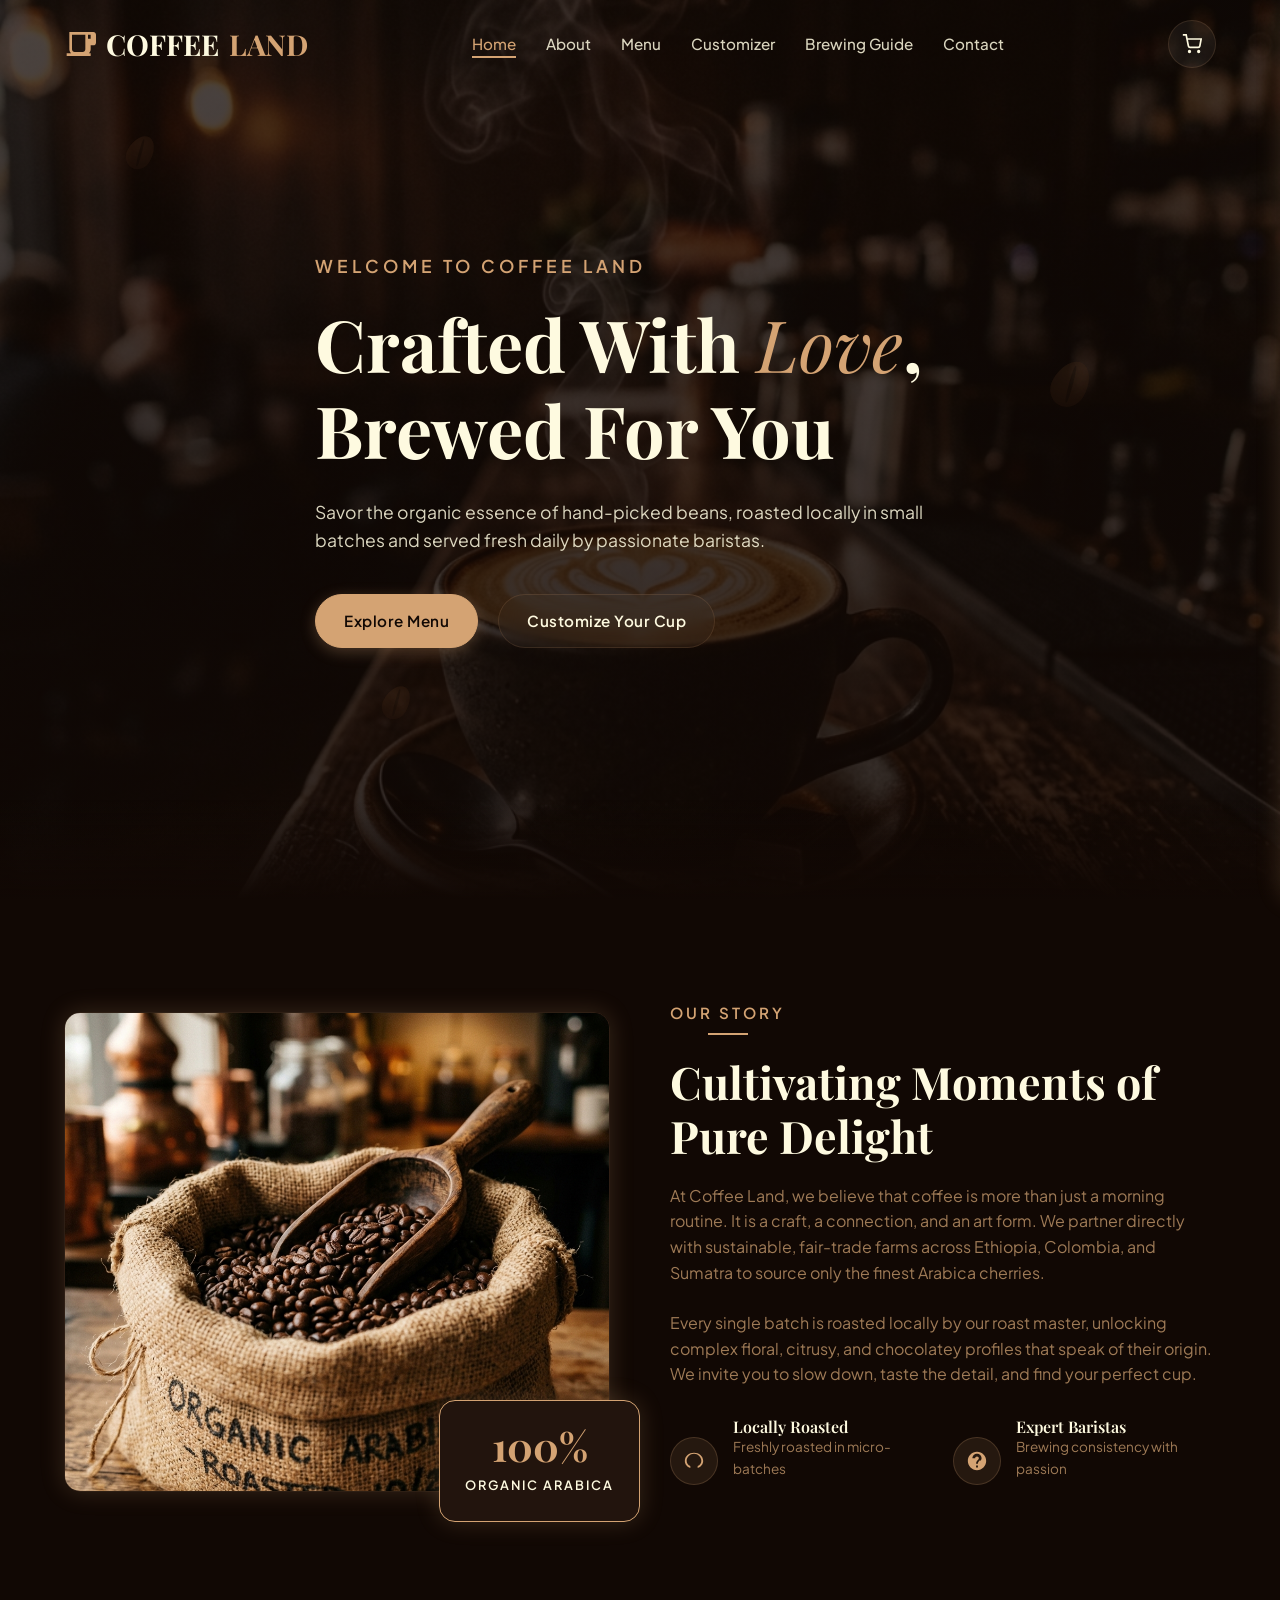
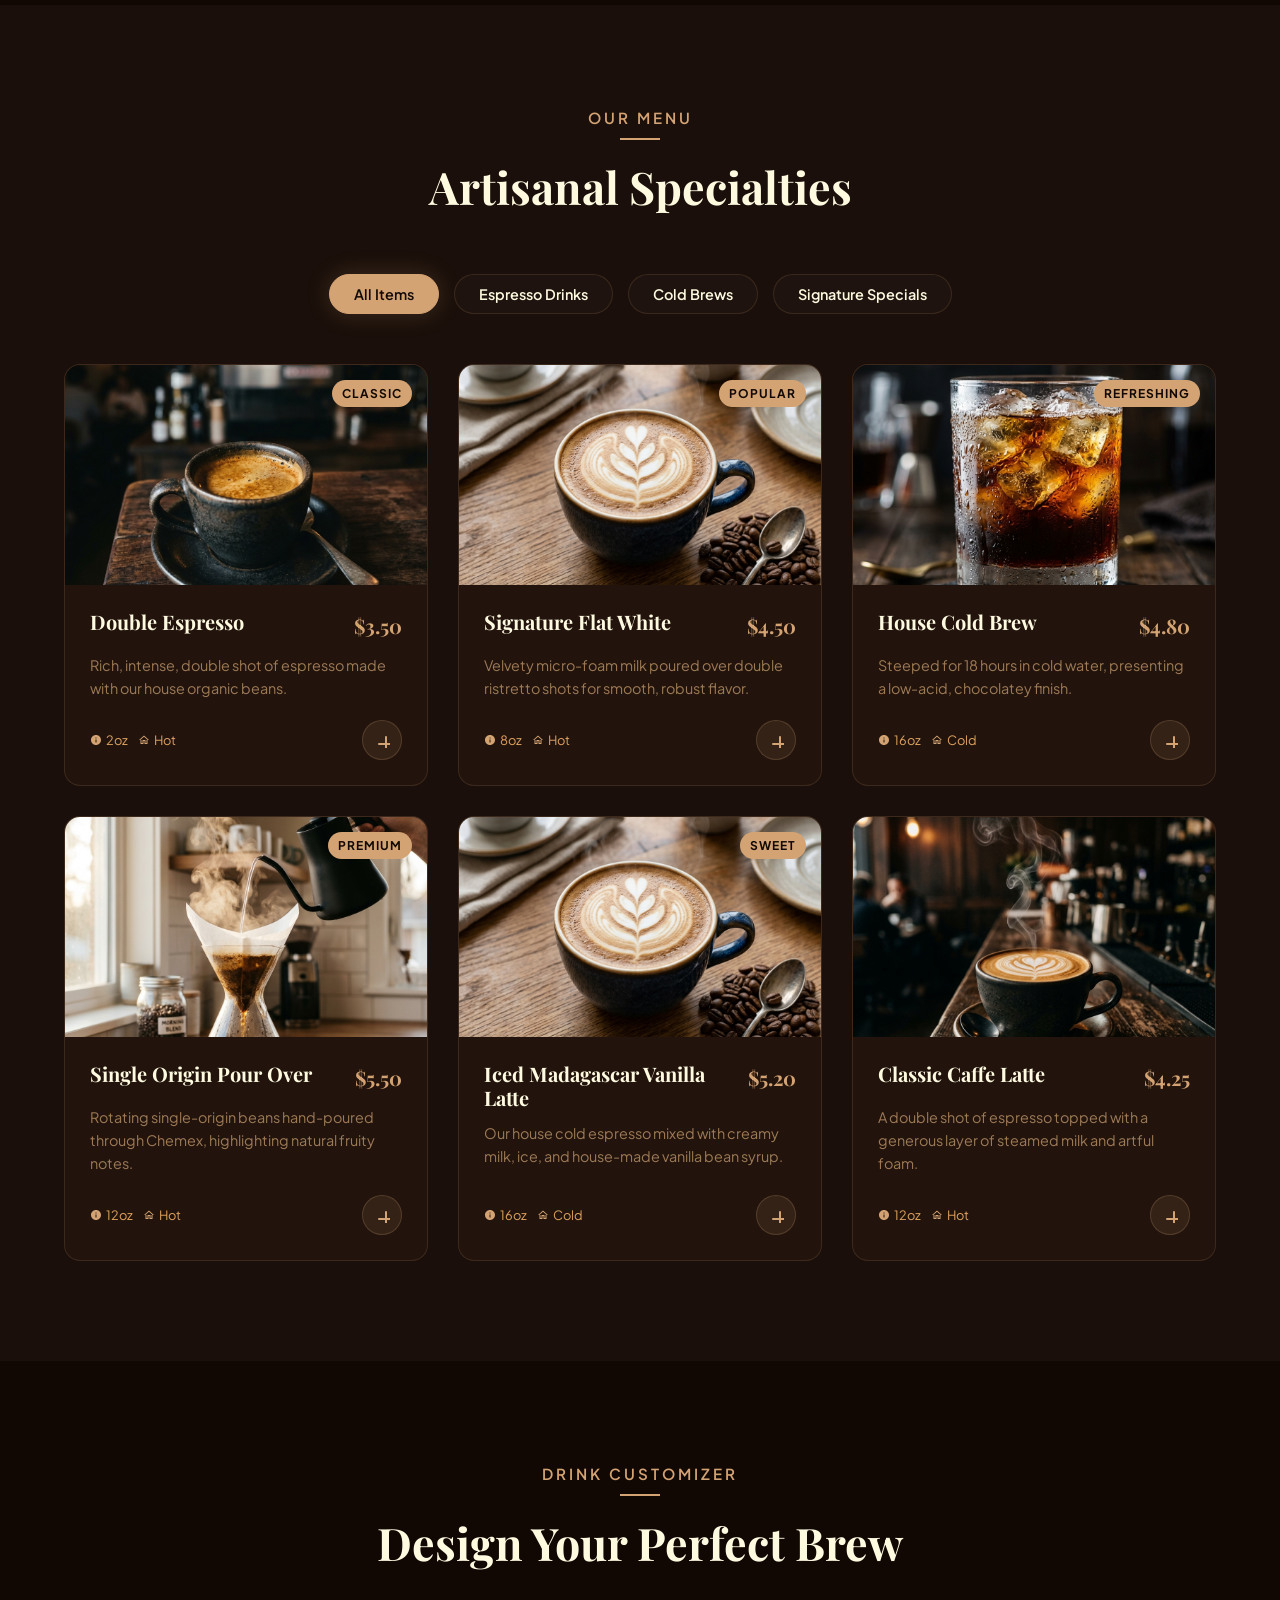
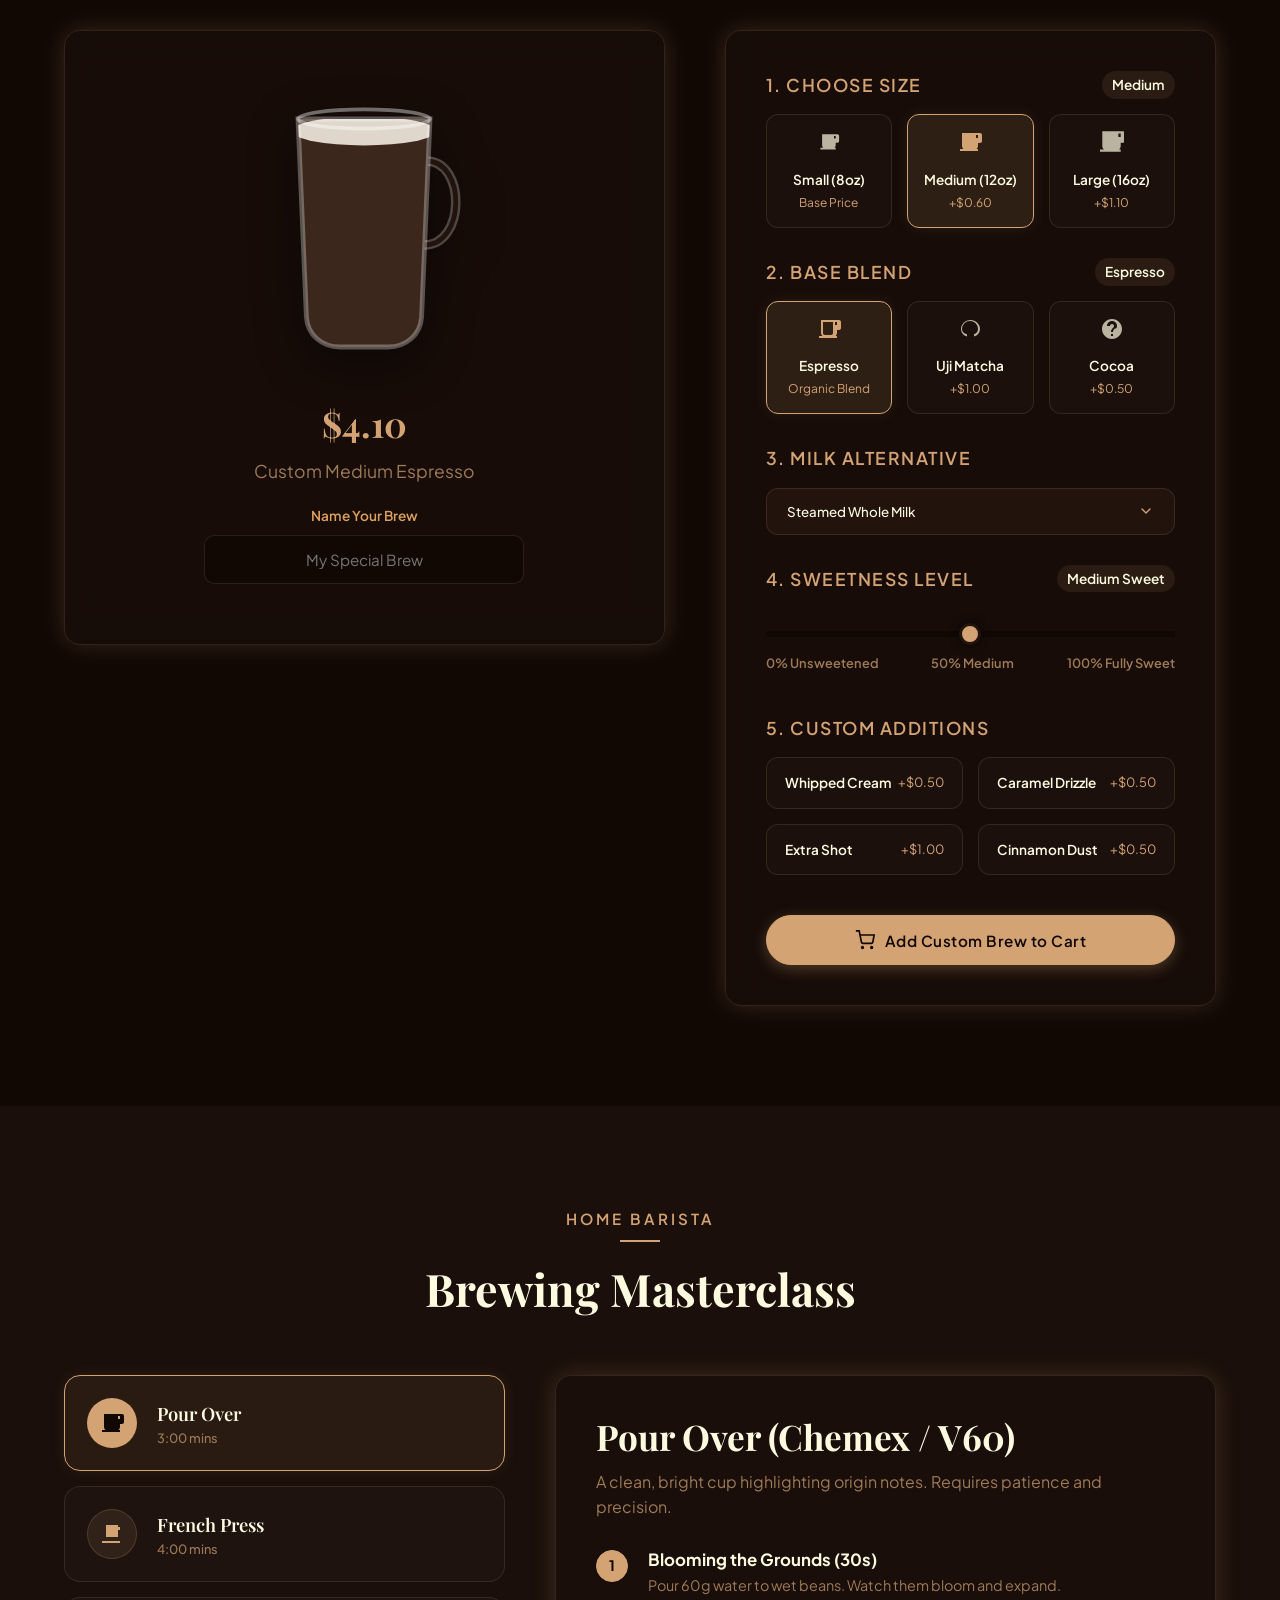
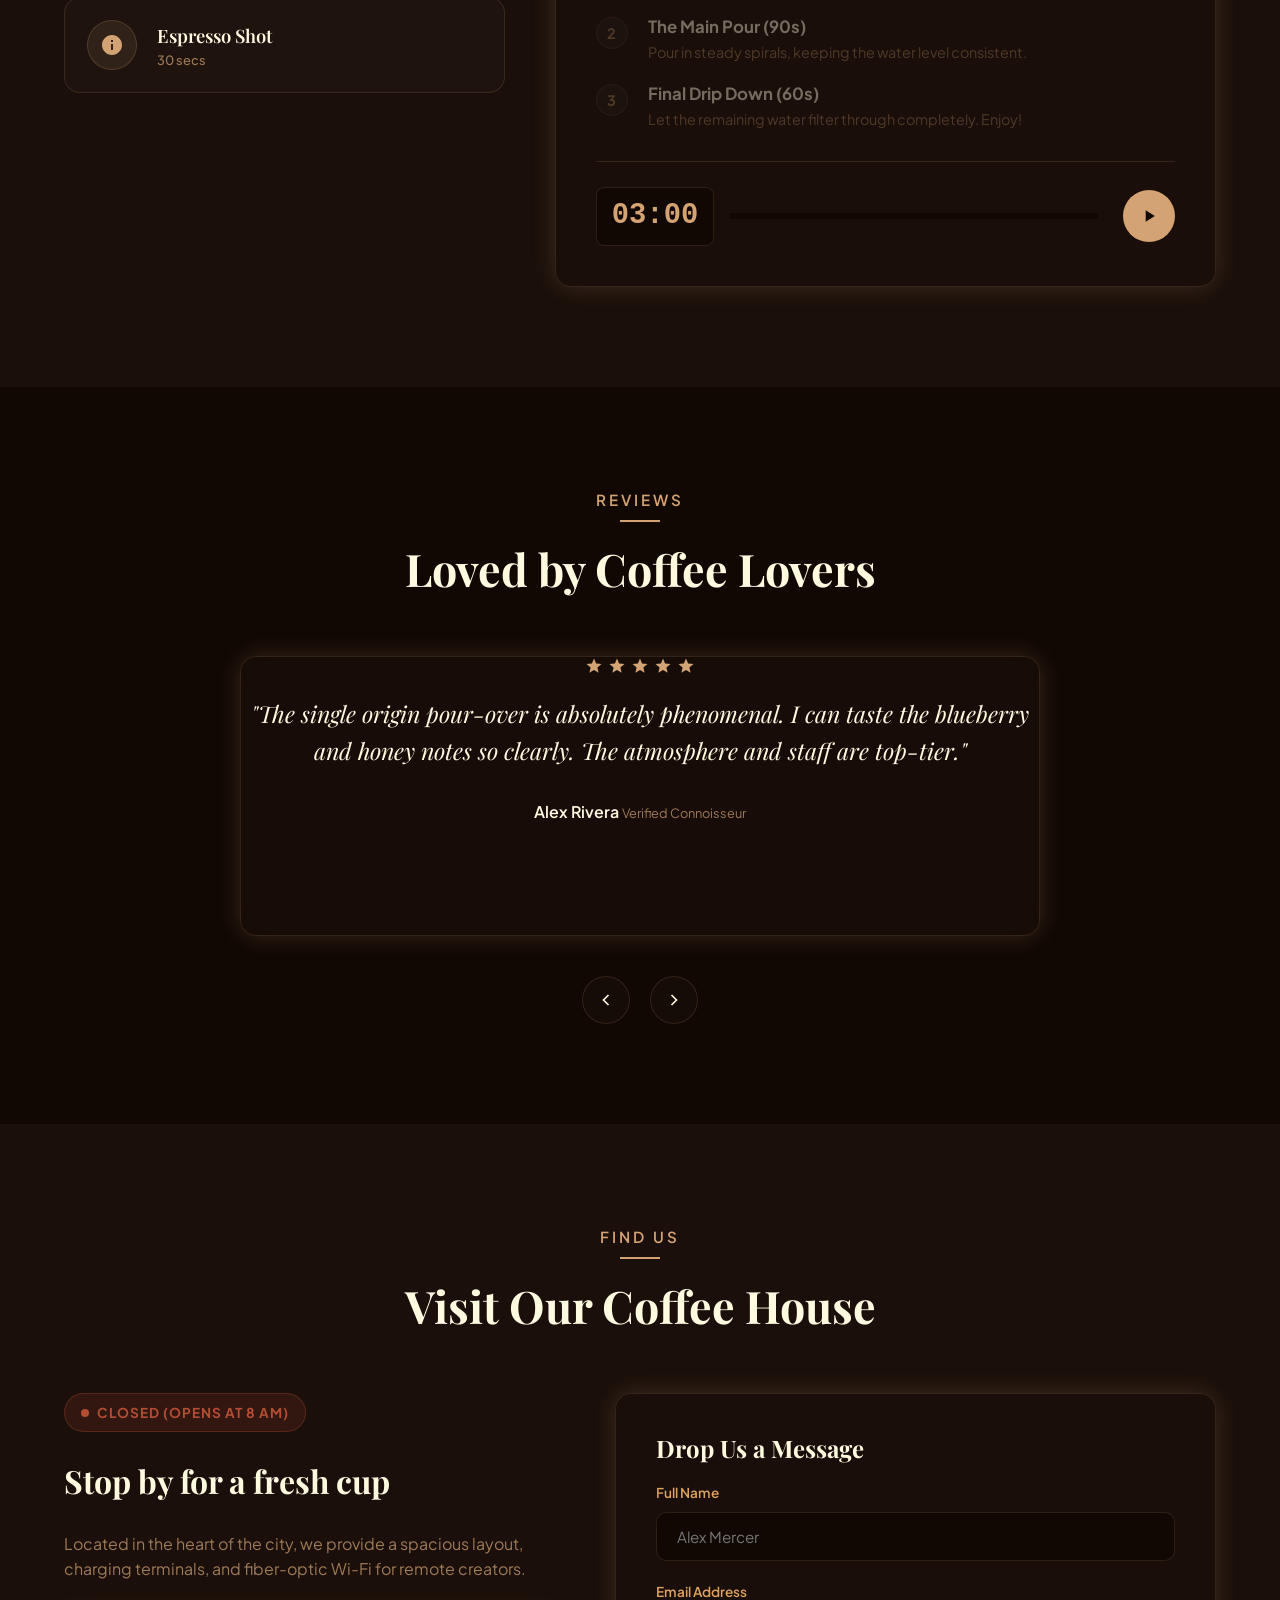
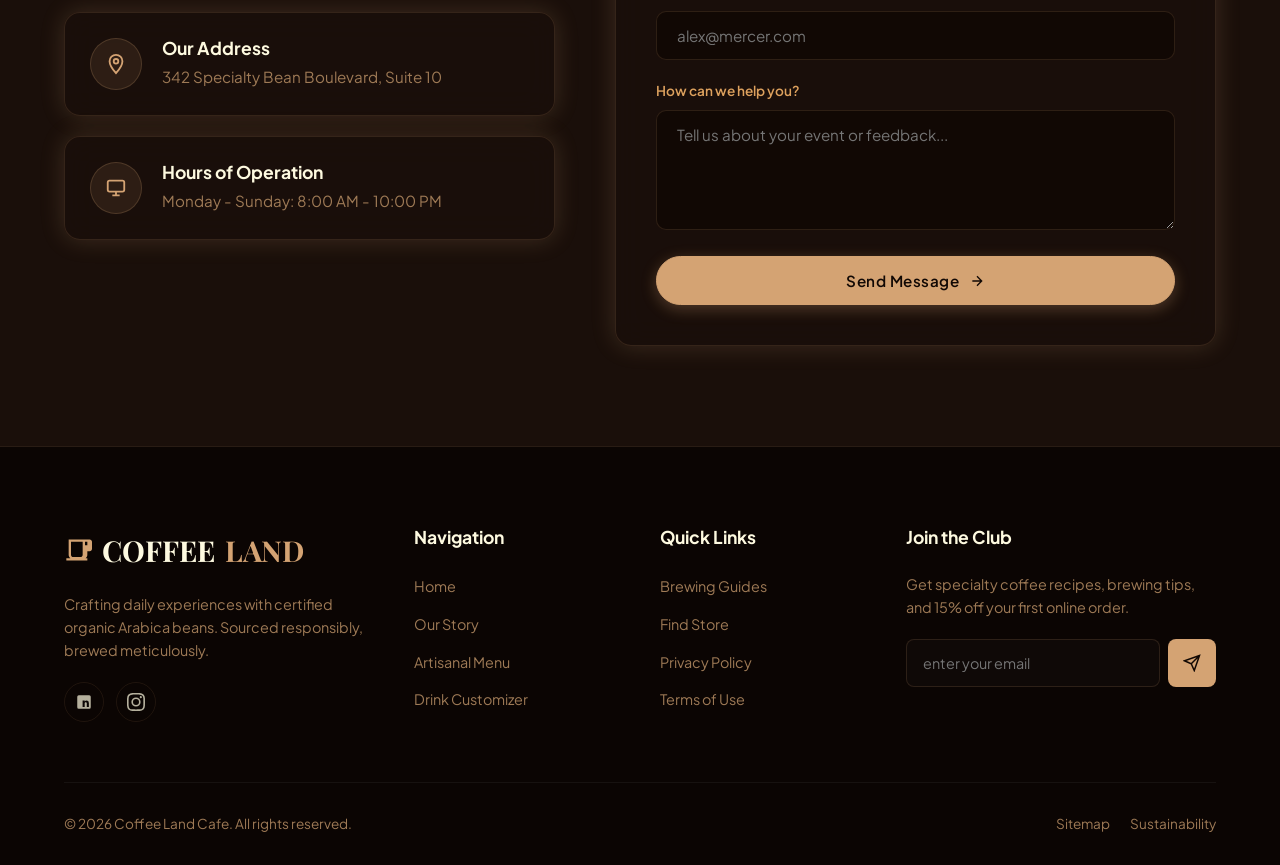
==== index.html @ 2baa961e "first commit" ====
<!DOCTYPE html>
<html lang="en">
<head>
  <meta charset="UTF-8">
  <meta name="viewport" content="width=device-width, initial-scale=1.0">
  <title>Coffee Land | Specialty Brews & Premium Cafe Experience</title>
  <meta name="description" content="Experience premium hand-picked beans, customizable specialty drinks, and artisanal brewing at Coffee Land. Order online for pickup or delivery.">
  <link rel="stylesheet" href="style.css">
</head>
<body>

  <!-- Sticky Frosted Header -->
  <header>
    <div class="container nav-container">
      <a href="#hero" class="logo" id="nav-logo">
        <svg viewBox="0 0 24 24">
          <path d="M2 21h18v-2H2v2zM20 8h-2V5h2v3zm2-5H4v13c0 2.2 1.8 4 4 4h8c2.2 0 4-1.8 4-4v-3h2c1.1 0 2-.9 2-2V5c0-1.1-.9-2-2-2zM6 5h10v11c0 1.1-.9 2-2 2H8c-1.1 0-2-.9-2-2V5z"/>
        </svg>
        COFFEE<span>LAND</span>
      </a>

      <nav aria-label="Main Navigation">
        <ul class="nav-links">
          <li><a href="#hero" class="active">Home</a></li>
          <li><a href="#about">About</a></li>
          <li><a href="#menu">Menu</a></li>
          <li><a href="#customizer">Customizer</a></li>
          <li><a href="#brewing">Brewing Guide</a></li>
          <li><a href="#contact">Contact</a></li>
        </ul>
      </nav>

      <div class="nav-actions">
        <button class="cart-icon-btn" id="open-cart-btn" aria-label="Open Shopping Cart">
          <svg viewBox="0 0 24 24">
            <circle cx="9" cy="21" r="1"/>
            <circle cx="20" cy="21" r="1"/>
            <path d="M1 1h4l2.68 13.39a2 2 0 0 0 2 1.61h9.72a2 2 0 0 0 2-1.61L23 6H6"/>
          </svg>
          <span class="cart-badge" id="cart-badge-count">0</span>
        </button>
        <button class="menu-toggle" id="menu-hamburger" aria-label="Toggle navigation menu">
          <span></span>
          <span></span>
          <span></span>
        </button>
      </div>
    </div>
  </header>

  <!-- Hero Section -->
  <section id="hero" class="hero">
    <div class="container hero-content">
      <span class="hero-tagline">Welcome to Coffee Land</span>
      <h1>Crafted With <span>Love</span>,<br>Brewed For You</h1>
      <p class="hero-desc">Savor the organic essence of hand-picked beans, roasted locally in small batches and served fresh daily by passionate baristas.</p>
      <div class="hero-btns">
        <a href="#menu" class="btn btn-primary">Explore Menu</a>
        <a href="#customizer" class="btn btn-outline">Customize Your Cup</a>
      </div>
    </div>
    
    <!-- Floating Visual Elements -->
    <div class="floating-beans">
      <div class="bean bean-1"></div>
      <div class="bean bean-2"></div>
      <div class="bean bean-3"></div>
    </div>
    
    <div class="hero-shape-overlay"></div>
  </section>

  <!-- About Section -->
  <section id="about" class="section-padding">
    <div class="container">
      <div class="about-grid">
        <div class="about-img-wrapper">
          <img src="assets/images/about_beans.png" alt="Sourcing premium coffee beans" class="about-img">
          <div class="about-badge">
            <span class="number">100%</span>
            <span class="text">Organic Arabica</span>
          </div>
        </div>
        
        <div class="about-content">
          <span class="section-subtitle">Our Story</span>
          <h2 class="section-title">Cultivating Moments of Pure Delight</h2>
          <p style="margin-top: 20px;">At Coffee Land, we believe that coffee is more than just a morning routine. It is a craft, a connection, and an art form. We partner directly with sustainable, fair-trade farms across Ethiopia, Colombia, and Sumatra to source only the finest Arabica cherries.</p>
          <p>Every single batch is roasted locally by our roast master, unlocking complex floral, citrusy, and chocolatey profiles that speak of their origin. We invite you to slow down, taste the detail, and find your perfect cup.</p>
          
          <div class="about-features">
            <div class="feature-item">
              <div class="feature-icon">
                <svg viewBox="0 0 24 24"><path d="M12 3C6.5 3 2 6.5 2 12c0 3.58 2.5 6.58 6 7.5v-2.13C5.5 16.5 4 14.5 4 12c0-4.41 3.59-8 8-8s8 3.59 8 8c0 2.5-1.5 4.5-4 5.37v2.13c3.5-.92 6-3.92 6-7.5 0-5.5-4.5-9-10-9z"/></svg>
              </div>
              <div>
                <h4 class="feature-title">Locally Roasted</h4>
                <p style="font-size:0.85rem; color:var(--text-muted);">Freshly roasted in micro-batches</p>
              </div>
            </div>
            <div class="feature-item">
              <div class="feature-icon">
                <svg viewBox="0 0 24 24"><path d="M12 2C6.48 2 2 6.48 2 12s4.48 10 10 10 10-4.48 10-10S17.52 2 12 2zm1 17h-2v-2h2v2zm2.07-7.75l-.9.92C13.45 12.9 13 13.5 13 15h-2v-.5c0-1.1.45-2.1 1.17-2.83l1.24-1.26c.37-.36.59-.86.59-1.41 0-1.1-.9-2-2-2s-2 .9-2 2H7c0-2.76 2.24-5 5-5s5 2.24 5 5c0 1.04-.42 1.99-1.07 2.75z"/></svg>
              </div>
              <div>
                <h4 class="feature-title">Expert Baristas</h4>
                <p style="font-size:0.85rem; color:var(--text-muted);">Brewing consistency with passion</p>
              </div>
            </div>
          </div>
        </div>
      </div>
    </div>
  </section>

  <!-- Interactive Menu Section -->
  <section id="menu" class="section-padding" style="background-color: var(--bg-secondary);">
    <div class="container">
      <div class="section-header">
        <span class="section-subtitle">Our Menu</span>
        <h2 class="section-title">Artisanal Specialties</h2>
      </div>
      
      <!-- Interactive Category Tabs -->
      <div class="menu-filters">
        <button class="filter-btn active" data-filter="all">All Items</button>
        <button class="filter-btn" data-filter="espresso">Espresso Drinks</button>
        <button class="filter-btn" data-filter="cold-brews">Cold Brews</button>
        <button class="filter-btn" data-filter="specials">Signature Specials</button>
      </div>

      <!-- Menu Grid (Populated by JS) -->
      <div class="menu-grid">
        <!-- Javascript items injected here -->
      </div>
    </div>
  </section>

  <!-- Interactive Coffee Customizer Section -->
  <section id="customizer" class="section-padding">
    <div class="container">
      <div class="section-header">
        <span class="section-subtitle">Drink Customizer</span>
        <h2 class="section-title">Design Your Perfect Brew</h2>
      </div>

      <div class="customizer-grid">
        <!-- Visual Preview Side -->
        <div class="customizer-visualizer glass-panel">
          <div class="steam-container">
            <span class="steam-line"></span>
            <span class="steam-line"></span>
            <span class="steam-line"></span>
          </div>

          <div class="svg-cup-container">
            <!-- Dynamic Interactive SVG Coffee Cup -->
            <svg class="svg-cup" viewBox="0 0 200 250" xmlns="http://www.w3.org/2000/svg">
              <defs>
                <!-- Liquid clipping mask inside the cup geometry -->
                <clipPath id="cup-clip">
                  <path d="M 45 40 L 52 205 C 53 220, 65 230, 80 230 L 120 230 C 135 230, 147 220, 148 205 L 155 40 Z"/>
                </clipPath>
              </defs>

              <!-- Cup Handle -->
              <path d="M 152 75 C 185 75, 185 145, 150 145" fill="none" stroke="rgba(255, 255, 255, 0.25)" stroke-width="8" stroke-linecap="round" />
              <path d="M 152 75 C 185 75, 185 145, 150 145" fill="none" stroke="var(--bg-card)" stroke-width="4" stroke-linecap="round" />

              <!-- Liquid Contents (Clipped) -->
              <g clip-path="url(#cup-clip)">
                <!-- Base Coffee/Tea Liquid Layer -->
                <rect class="cup-liquid-espresso" x="0" y="40" width="200" height="200" />
                
                <!-- Milk Swirl layer (glowing cream lines when milk is active) -->
                <path class="cup-milk-swirl" d="M 40 180 Q 80 160 120 190 T 160 170" fill="none" stroke="#faedcd" stroke-width="12" opacity="0" style="transition: opacity var(--transition-normal);"/>

                <!-- Foam Layer at top of liquid -->
                <ellipse class="cup-foam" cx="100" cy="50" rx="60" ry="12" />

                <!-- Caramel Drizzle Squiggles -->
                <path class="cup-caramel" d="M 55 46 Q 70 38 85 46 T 115 46 T 145 46" />
              </g>

              <!-- Whipped Cream Layer (Sits on top of the cup) -->
              <path class="cup-cream" d="M 50 42 C 45 35, 60 20, 75 25 C 90 10, 110 10, 125 25 C 140 20, 155 35, 150 42 Z" />

              <!-- Cup Outer Glass Outline -->
              <path class="cup-body" d="M 45 40 L 52 205 C 53 220, 65 230, 80 230 L 120 230 C 135 230, 147 220, 148 205 L 155 40 Z" fill="none" />
              
              <!-- Glass Rim Highlight -->
              <ellipse cx="100" cy="40" rx="55" ry="8" fill="none" stroke="rgba(255, 255, 255, 0.4)" stroke-width="3" />
            </svg>
          </div>

          <div class="visual-price" id="custom-price">$4.10</div>
          <div class="visual-name" id="custom-name-preview">Custom Medium Espresso</div>

          <div class="form-group" style="width: 100%; max-width: 320px;">
            <label for="customizer-name" class="form-label" style="text-align: center;">Name Your Brew</label>
            <input type="text" id="customizer-name" class="form-input" style="text-align: center;" placeholder="My Special Brew" data-user-edited="false">
          </div>
        </div>

        <!-- Options Side -->
        <div class="customizer-options glass-panel">
          
          <!-- Size Selector -->
          <div class="option-group">
            <span class="option-group-title">
              1. Choose Size <span class="selected-val" id="size-selected-text">Medium</span>
            </span>
            <div class="radio-cards">
              <label class="radio-card">
                <input type="radio" name="cust-size" value="small">
                <div class="radio-card-content">
                  <svg viewBox="0 0 24 24"><path d="M2 21h18v-2H2v2zM20 8h-2V5h2v3zm2-5H4v13c0 2.2 1.8 4 4 4h8c2.2 0 4-1.8 4-4v-3h2c1.1 0 2-.9 2-2V5c0-1.1-.9-2-2-2Z" transform="scale(0.85) translate(2, 2)" /></svg>
                  <span class="radio-card-title">Small (8oz)</span>
                  <span class="radio-card-extra">Base Price</span>
                </div>
              </label>
              <label class="radio-card">
                <input type="radio" name="cust-size" value="medium" checked>
                <div class="radio-card-content">
                  <svg viewBox="0 0 24 24"><path d="M2 21h18v-2H2v2zM20 8h-2V5h2v3zm2-5H4v13c0 2.2 1.8 4 4 4h8c2.2 0 4-1.8 4-4v-3h2c1.1 0 2-.9 2-2V5c0-1.1-.9-2-2-2Z" /></svg>
                  <span class="radio-card-title">Medium (12oz)</span>
                  <span class="radio-card-extra">+$0.60</span>
                </div>
              </label>
              <label class="radio-card">
                <input type="radio" name="cust-size" value="large">
                <div class="radio-card-content">
                  <svg viewBox="0 0 24 24"><path d="M2 21h18v-2H2v2zM20 8h-2V5h2v3zm2-5H4v13c0 2.2 1.8 4 4 4h8c2.2 0 4-1.8 4-4v-3h2c1.1 0 2-.9 2-2V5c0-1.1-.9-2-2-2Z" transform="scale(1.15) translate(-2, -2)" /></svg>
                  <span class="radio-card-title">Large (16oz)</span>
                  <span class="radio-card-extra">+$1.10</span>
                </div>
              </label>
            </div>
          </div>

          <!-- Base Drink Selection -->
          <div class="option-group">
            <span class="option-group-title">
              2. Base Blend <span class="selected-val" id="base-selected-text">Espresso</span>
            </span>
            <div class="radio-cards">
              <label class="radio-card">
                <input type="radio" name="cust-base" value="espresso" checked>
                <div class="radio-card-content">
                  <svg viewBox="0 0 24 24"><path d="M2 21h18v-2H2v2zM20 8h-2V5h2v3zm2-5H4v13c0 2.2 1.8 4 4 4h8c2.2 0 4-1.8 4-4v-3h2c1.1 0 2-.9 2-2V5c0-1.1-.9-2-2-2zM6 5h10v11c0 1.1-.9 2-2 2H8c-1.1 0-2-.9-2-2V5z"/></svg>
                  <span class="radio-card-title">Espresso</span>
                  <span class="radio-card-extra">Organic Blend</span>
                </div>
              </label>
              <label class="radio-card">
                <input type="radio" name="cust-base" value="matcha">
                <div class="radio-card-content">
                  <svg viewBox="0 0 24 24"><path d="M12 3a9 9 0 0 0-9 9c0 3.58 2.5 6.58 6 7.5v-2.13C5.5 16.5 4 14.5 4 12a8 8 0 1 1 16 0c0 2.5-1.5 4.5-4 5.37v2.13c3.5-.92 6-3.92 6-7.5a9 9 0 0 0-9-9z"/></svg>
                  <span class="radio-card-title">Uji Matcha</span>
                  <span class="radio-card-extra">+$1.00</span>
                </div>
              </label>
              <label class="radio-card">
                <input type="radio" name="cust-base" value="cocoa">
                <div class="radio-card-content">
                  <svg viewBox="0 0 24 24"><path d="M12 2C6.48 2 2 6.48 2 12s4.48 10 10 10 10-4.48 10-10S17.52 2 12 2zm1 17h-2v-2h2v2zm2.07-7.75l-.9.92C13.45 12.9 13 13.5 13 15h-2v-.5c0-1.1.45-2.1 1.17-2.83l1.24-1.26c.37-.36.59-.86.59-1.41 0-1.1-.9-2-2-2s-2 .9-2 2H7c0-2.76 2.24-5 5-5s5 2.24 5 5c0 1.04-.42 1.99-1.07 2.75z"/></svg>
                  <span class="radio-card-title">Cocoa</span>
                  <span class="radio-card-extra">+$0.50</span>
                </div>
              </label>
            </div>
          </div>

          <!-- Milk Selection -->
          <div class="option-group">
            <label for="cust-milk" class="option-group-title">3. Milk Alternative</label>
            <select id="cust-milk" class="select-dropdown">
              <option value="none">No Milk (Black / Clear)</option>
              <option value="whole" selected>Steamed Whole Milk</option>
              <option value="oat">Organic Oat Milk (+$0.60)</option>
              <option value="almond">Creamy Almond Milk (+$0.60)</option>
            </select>
          </div>

          <!-- Sweetness Slider -->
          <div class="option-group">
            <span class="option-group-title">
              4. Sweetness Level <span class="selected-val" id="sweet-selected-text">Medium Sweet</span>
            </span>
            <div class="slider-container">
              <input type="range" id="cust-sweetness" min="0" max="100" step="50" value="50" class="range-slider">
              <div class="slider-labels">
                <span>0% Unsweetened</span>
                <span>50% Medium</span>
                <span>100% Fully Sweet</span>
              </div>
            </div>
          </div>

          <!-- Extras / Toppings -->
          <div class="option-group">
            <span class="option-group-title">5. Custom Additions</span>
            <div class="checkbox-grid">
              <label class="checkbox-item">
                <input type="checkbox" value="cream">
                <div class="checkbox-content">
                  <span class="checkbox-label">Whipped Cream</span>
                  <span class="checkbox-price">+$0.50</span>
                </div>
              </label>
              <label class="checkbox-item">
                <input type="checkbox" value="caramel">
                <div class="checkbox-content">
                  <span class="checkbox-label">Caramel Drizzle</span>
                  <span class="checkbox-price">+$0.50</span>
                </div>
              </label>
              <label class="checkbox-item">
                <input type="checkbox" value="extraShot">
                <div class="checkbox-content">
                  <span class="checkbox-label">Extra Shot</span>
                  <span class="checkbox-price">+$1.00</span>
                </div>
              </label>
              <label class="checkbox-item">
                <input type="checkbox" value="cinnamon">
                <div class="checkbox-content">
                  <span class="checkbox-label">Cinnamon Dust</span>
                  <span class="checkbox-price">+$0.50</span>
                </div>
              </label>
            </div>
          </div>

          <button id="add-customizer-btn" class="btn btn-primary add-customizer-btn">
            <svg viewBox="0 0 24 24"><circle cx="9" cy="21" r="1"/><circle cx="20" cy="21" r="1"/><path d="M1 1h4l2.68 13.39a2 2 0 0 0 2 1.61h9.72a2 2 0 0 0 2-1.61L23 6H6"/></svg>
            Add Custom Brew to Cart
          </button>
        </div>
      </div>
    </div>
  </section>

  <!-- Interactive Brewing Guide Section -->
  <section id="brewing" class="section-padding" style="background-color: var(--bg-secondary);">
    <div class="container">
      <div class="section-header">
        <span class="section-subtitle">Home Barista</span>
        <h2 class="section-title">Brewing Masterclass</h2>
      </div>

      <div class="brew-container">
        <!-- Selection Tabs (Vertical list on large viewports) -->
        <div class="brew-tabs">
          <button class="brew-tab-btn active" data-brew="pour_over">
            <div class="brew-icon">
              <svg viewBox="0 0 24 24"><path d="M2 21h18v-2H2v2zM20 8h-2V5h2v3zm2-5H4v13c0 2.2 1.8 4 4 4h8c2.2 0 4-1.8 4-4v-3h2c1.1 0 2-.9 2-2V5c0-1.1-.9-2-2-2z"/></svg>
            </div>
            <div>
              <div class="brew-tab-title">Pour Over</div>
              <div class="brew-tab-time">3:00 mins</div>
            </div>
          </button>
          <button class="brew-tab-btn" data-brew="french_press">
            <div class="brew-icon">
              <svg viewBox="0 0 24 24"><path d="M2 21h18v-2H2v2zm10-18H6v12h6V3zm8 5h-4V5h4v3zm-8-5h6v12h-6V3z"/></svg>
            </div>
            <div>
              <div class="brew-tab-title">French Press</div>
              <div class="brew-tab-time">4:00 mins</div>
            </div>
          </button>
          <button class="brew-tab-btn" data-brew="espresso">
            <div class="brew-icon">
              <svg viewBox="0 0 24 24"><path d="M12 2C6.48 2 2 6.48 2 12s4.48 10 10 10 10-4.48 10-10S17.52 2 12 2zm1 15h-2v-6h2v6zm0-8h-2V7h2v2z"/></svg>
            </div>
            <div>
              <div class="brew-tab-title">Espresso Shot</div>
              <div class="brew-tab-time">30 secs</div>
            </div>
          </button>
        </div>

        <!-- Detail & Dynamic Simulation display -->
        <div class="brew-display glass-panel">
          <div class="brew-display-header">
            <h3 class="brew-display-title">Pour Over (Chemex / V60)</h3>
            <p class="brew-display-desc">A clean, bright cup highlighting origin notes. Requires patience and precision.</p>
          </div>

          <!-- Chronological Step list -->
          <div class="brew-steps">
            <!-- Dynamic steps render by JS -->
          </div>

          <!-- Brewing Timer Control Widget -->
          <div class="brew-timer-widget">
            <div class="timer-visual">
              <span class="timer-clock">03:00</span>
              <div class="timer-progress-bg">
                <span class="timer-progress-bar"></span>
              </div>
            </div>
            <button class="timer-btn" aria-label="Start Brewing Timer">
              <svg viewBox="0 0 24 24"><path d="M8 5v14l11-7z"/></svg>
            </button>
          </div>
        </div>
      </div>
    </div>
  </section>

  <!-- Testimonials Section -->
  <section id="testimonials" class="section-padding">
    <div class="container">
      <div class="section-header">
        <span class="section-subtitle">Reviews</span>
        <h2 class="section-title">Loved by Coffee Lovers</h2>
      </div>

      <div class="testimonials-slider glass-panel">
        <!-- Slide 1 -->
        <div class="testimonial-slide active">
          <div class="testimonial-rating">
            <!-- Stars SVG -->
            <svg viewBox="0 0 24 24"><path d="M12 17.27L18.18 21l-1.64-7.03L22 9.24l-7.19-.61L12 2 9.19 8.63 2 9.24l5.46 4.73L5.82 21z"/></svg>
            <svg viewBox="0 0 24 24"><path d="M12 17.27L18.18 21l-1.64-7.03L22 9.24l-7.19-.61L12 2 9.19 8.63 2 9.24l5.46 4.73L5.82 21z"/></svg>
            <svg viewBox="0 0 24 24"><path d="M12 17.27L18.18 21l-1.64-7.03L22 9.24l-7.19-.61L12 2 9.19 8.63 2 9.24l5.46 4.73L5.82 21z"/></svg>
            <svg viewBox="0 0 24 24"><path d="M12 17.27L18.18 21l-1.64-7.03L22 9.24l-7.19-.61L12 2 9.19 8.63 2 9.24l5.46 4.73L5.82 21z"/></svg>
            <svg viewBox="0 0 24 24"><path d="M12 17.27L18.18 21l-1.64-7.03L22 9.24l-7.19-.61L12 2 9.19 8.63 2 9.24l5.46 4.73L5.82 21z"/></svg>
          </div>
          <p class="testimonial-quote">"The single origin pour-over is absolutely phenomenal. I can taste the blueberry and honey notes so clearly. The atmosphere and staff are top-tier."</p>
          <div class="testimonial-author">
            <div>
              <span class="testimonial-author-name">Alex Rivera</span>
              <span class="testimonial-author-role">Verified Connoisseur</span>
            </div>
          </div>
        </div>

        <!-- Slide 2 -->
        <div class="testimonial-slide">
          <div class="testimonial-rating">
            <svg viewBox="0 0 24 24"><path d="M12 17.27L18.18 21l-1.64-7.03L22 9.24l-7.19-.61L12 2 9.19 8.63 2 9.24l5.46 4.73L5.82 21z"/></svg>
            <svg viewBox="0 0 24 24"><path d="M12 17.27L18.18 21l-1.64-7.03L22 9.24l-7.19-.61L12 2 9.19 8.63 2 9.24l5.46 4.73L5.82 21z"/></svg>
            <svg viewBox="0 0 24 24"><path d="M12 17.27L18.18 21l-1.64-7.03L22 9.24l-7.19-.61L12 2 9.19 8.63 2 9.24l5.46 4.73L5.82 21z"/></svg>
            <svg viewBox="0 0 24 24"><path d="M12 17.27L18.18 21l-1.64-7.03L22 9.24l-7.19-.61L12 2 9.19 8.63 2 9.24l5.46 4.73L5.82 21z"/></svg>
            <svg viewBox="0 0 24 24"><path d="M12 17.27L18.18 21l-1.64-7.03L22 9.24l-7.19-.61L12 2 9.19 8.63 2 9.24l5.46 4.73L5.82 21z"/></svg>
          </div>
          <p class="testimonial-quote">"The customizer widget is so cool! I designed my own oat milk matcha with extra caramel and it tasted exactly like I imagined. Seamless checkout process too."</p>
          <div class="testimonial-author">
            <div>
              <span class="testimonial-author-name">Sophia Lin</span>
              <span class="testimonial-author-role">Regular Patron</span>
            </div>
          </div>
        </div>
      </div>

      <!-- Arrow Controls -->
      <div class="slider-controls">
        <button class="slider-arrow" id="prev-testimonial" aria-label="Previous Review">
          <svg viewBox="0 0 24 24"><path d="M15 18l-6-6 6-6"/></svg>
        </button>
        <button class="slider-arrow" id="next-testimonial" aria-label="Next Review">
          <svg viewBox="0 0 24 24"><path d="M9 18l6-6-6-6"/></svg>
        </button>
      </div>
    </div>
  </section>

  <!-- Contact & Info Section -->
  <section id="contact" class="section-padding" style="background-color: var(--bg-secondary);">
    <div class="container">
      <div class="section-header">
        <span class="section-subtitle">Find Us</span>
        <h2 class="section-title">Visit Our Coffee House</h2>
      </div>

      <div class="contact-grid">
        <!-- Info Cards -->
        <div class="contact-info">
          <!-- Real-time Hour status indicator -->
          <div class="status-badge open" id="shop-status">
            <span class="status-dot"></span>Checking status...
          </div>
          
          <h3 style="font-size: 2rem;">Stop by for a fresh cup</h3>
          <p style="color:var(--text-muted);">Located in the heart of the city, we provide a spacious layout, charging terminals, and fiber-optic Wi-Fi for remote creators.</p>
          
          <div class="info-cards">
            <div class="info-card glass-panel">
              <div class="info-card-icon">
                <svg viewBox="0 0 24 24"><path d="M12 2C8.13 2 5 5.13 5 9c0 5.25 7 13 7 13s7-7.75 7-13c0-3.87-3.13-7-7-7zm0 9.5c-1.38 0-2.5-1.12-2.5-2.5s1.12-2.5 2.5-2.5 2.5 1.12 2.5 2.5-1.12 2.5-2.5 2.5z"/></svg>
              </div>
              <div class="info-card-detail">
                <h4>Our Address</h4>
                <p>342 Specialty Bean Boulevard, Suite 10</p>
              </div>
            </div>
            
            <div class="info-card glass-panel">
              <div class="info-card-icon">
                <svg viewBox="0 0 24 24"><rect x="3" y="4" width="18" height="12" rx="2"/><path d="M12 20v-4M8 20h8"/></svg>
              </div>
              <div class="info-card-detail">
                <h4>Hours of Operation</h4>
                <p>Monday - Sunday: 8:00 AM - 10:00 PM</p>
              </div>
            </div>
          </div>
        </div>

        <!-- Contact Form -->
        <div class="contact-form-panel glass-panel">
          <h3 style="font-size: 1.5rem; margin-bottom: 20px;">Drop Us a Message</h3>
          <form id="contact-form" novalidate>
            <div class="form-group">
              <label for="contact-name" class="form-label">Full Name</label>
              <input type="text" id="contact-name" class="form-input" required placeholder="Alex Mercer">
            </div>
            <div class="form-group">
              <label for="contact-email" class="form-label">Email Address</label>
              <input type="email" id="contact-email" class="form-input" required placeholder="alex@mercer.com">
            </div>
            <div class="form-group">
              <label for="contact-msg" class="form-label">How can we help you?</label>
              <textarea id="contact-msg" class="form-textarea" required placeholder="Tell us about your event or feedback..."></textarea>
            </div>
            <button type="submit" class="btn btn-primary submit-btn">
              Send Message
              <svg viewBox="0 0 24 24"><path d="M5 12h14M12 5l7 7-7 7"/></svg>
            </button>
            <div class="form-feedback" id="form-feedback"></div>
          </form>
        </div>
      </div>
    </div>
  </section>

  <!-- Footer -->
  <footer>
    <div class="container">
      <div class="footer-grid">
        <div class="footer-brand">
          <a href="#" class="footer-logo">
            <svg viewBox="0 0 24 24"><path d="M2 21h18v-2H2v2zM20 8h-2V5h2v3zm2-5H4v13c0 2.2 1.8 4 4 4h8c2.2 0 4-1.8 4-4v-3h2c1.1 0 2-.9 2-2V5c0-1.1-.9-2-2-2zM6 5h10v11c0 1.1-.9 2-2 2H8c-1.1 0-2-.9-2-2V5z"/></svg>
            COFFEE<span>LAND</span>
          </a>
          <p>Crafting daily experiences with certified organic Arabica beans. Sourced responsibly, brewed meticulously.</p>
          <div class="social-links">
            <a href="#" class="social-link" aria-label="Facebook">
              <svg viewBox="0 0 24 24"><path d="M19 3a2 2 0 0 1 2 2v14a2 2 0 0 1-2 2H5a2 2 0 0 1-2-2V5a2 2 0 0 1 2-2h14m-.5 15.5v-5.3a3.26 3.26 0 0 0-3.26-3.26c-.85 0-1.84.52-2.32 1.3v-1.11h-2.79v8.37h2.79v-4.93c0-.77.62-1.4 1.39-1.4a1.4 1.4 0 0 1 1.4 1.4v4.93h2.79z"/></svg>
            </a>
            <a href="#" class="social-link" aria-label="Instagram">
              <svg viewBox="0 0 24 24"><path d="M12 2.163c3.204 0 3.584.012 4.85.07 3.252.148 4.771 1.691 4.919 4.919.058 1.265.069 1.645.069 4.849 0 3.205-.012 3.584-.069 4.849-.149 3.225-1.664 4.771-4.919 4.919-1.266.058-1.644.07-4.85.07-3.204 0-3.584-.012-4.849-.07-3.26-.149-4.771-1.699-4.919-4.92-.058-1.265-.07-1.644-.07-4.849 0-3.204.013-3.583.07-4.849.149-3.227 1.664-4.771 4.919-4.919 1.266-.057 1.645-.069 4.849-.069zM12 0C8.741 0 8.333.014 7.053.072 2.695.272.273 2.69.073 7.051.014 8.333 0 8.741 0 12c0 3.259.014 3.668.072 4.948.2 4.358 2.618 6.78 6.98 6.98C8.333 23.986 8.741 24 12 24c3.259 0 3.668-.014 4.948-.072 4.354-.2 6.782-2.618 6.979-6.98.059-1.28.073-1.689.073-4.948 0-3.259-.014-3.667-.072-4.947-.196-4.354-2.617-6.78-6.979-6.98C15.668.014 15.259 0 12 0zm0 5.838a6.162 6.162 0 1 0 0 12.324 6.162 6.162 0 0 0 0-12.324zM12 16a4 4 0 1 1 0-8 4 4 0 0 1 0 8zm6.406-11.845a1.44 1.44 0 1 0 0 2.881 1.44 1.44 0 0 0 0-2.881z"/></svg>
            </a>
          </div>
        </div>

        <div class="footer-links-col">
          <h4>Navigation</h4>
          <ul class="footer-links">
            <li><a href="#hero">Home</a></li>
            <li><a href="#about">Our Story</a></li>
            <li><a href="#menu">Artisanal Menu</a></li>
            <li><a href="#customizer">Drink Customizer</a></li>
          </ul>
        </div>

        <div class="footer-links-col">
          <h4>Quick Links</h4>
          <ul class="footer-links">
            <li><a href="#brewing">Brewing Guides</a></li>
            <li><a href="#contact">Find Store</a></li>
            <li><a href="#">Privacy Policy</a></li>
            <li><a href="#">Terms of Use</a></li>
          </ul>
        </div>

        <div class="footer-newsletter">
          <h4>Join the Club</h4>
          <p>Get specialty coffee recipes, brewing tips, and 15% off your first online order.</p>
          <form class="newsletter-form" onsubmit="event.preventDefault(); alert('Subscribed! Check your inbox for your 15% discount code.'); this.reset();">
            <input type="email" class="newsletter-input" required placeholder="enter your email">
            <button type="submit" class="newsletter-btn" aria-label="Subscribe to newsletter">
              <svg viewBox="0 0 24 24"><path d="M22 2L11 13M22 2l-7 20-4-9-9-4 20-7z"/></svg>
            </button>
          </form>
        </div>
      </div>

      <div class="footer-bottom">
        <p>&copy; 2026 Coffee Land Cafe. All rights reserved.</p>
        <div class="footer-bottom-links">
          <a href="#">Sitemap</a>
          <a href="#">Sustainability</a>
        </div>
      </div>
    </div>
  </footer>

  <!-- Sidebar Cart Drawer Overlay & Panel -->
  <div class="drawer-overlay"></div>
  <div class="cart-drawer glass-panel" id="cart-drawer">
    <div class="cart-header">
      <h3>
        <svg viewBox="0 0 24 24">
          <circle cx="9" cy="21" r="1"/><circle cx="20" cy="21" r="1"/>
          <path d="M1 1h4l2.68 13.39a2 2 0 0 0 2 1.61h9.72a2 2 0 0 0 2-1.61L23 6H6"/>
        </svg>
        Shopping Cart
      </h3>
      <button class="cart-close-btn" aria-label="Close Shopping Cart">
        <svg viewBox="0 0 24 24"><path d="M18 6L6 18M6 6l12 12"/></svg>
      </button>
    </div>

    <!-- Scrollable list of cart items -->
    <div class="cart-items">
      <!-- Injected by JS -->
    </div>

    <!-- Summary block and checkout -->
    <div class="cart-footer">
      <div class="cart-summary-line">
        <span>Subtotal</span>
        <span id="cart-subtotal">$0.00</span>
      </div>
      <div class="cart-summary-line">
        <span>Estimated Sales Tax (8%)</span>
        <span id="cart-tax">$0.00</span>
      </div>
      <div class="cart-summary-line total">
        <span>Total Amount</span>
        <span id="cart-total">$0.00</span>
      </div>
      <button class="btn btn-primary checkout-btn">Proceed to Checkout</button>
    </div>
  </div>

  <!-- Checkout Modal Dialog -->
  <div class="modal-overlay" id="checkout-modal">
    <div class="modal-dialog glass-panel">
      <button class="modal-close-btn" aria-label="Close checkout modal">
        <svg viewBox="0 0 24 24"><path d="M18 6L6 18M6 6l12 12"/></svg>
      </button>
      <h3 class="modal-title">Checkout Order</h3>
      <p class="modal-desc">Review your checkout details and complete pickup/delivery setup.</p>

      <div class="checkout-method-tabs">
        <button class="checkout-method-tab active" id="tab-pickup">Store Pickup</button>
        <button class="checkout-method-tab" id="tab-delivery">Home Delivery</button>
      </div>

      <form id="checkout-form">
        <div class="form-group">
          <label for="checkout-name" class="form-label">Full Name</label>
          <input type="text" id="checkout-name" class="form-input" required placeholder="Alex Mercer">
        </div>
        <div class="form-group">
          <label for="checkout-email" class="form-label">Email</label>
          <input type="email" id="checkout-email" class="form-input" required placeholder="alex@mercer.com">
        </div>
        <div class="form-group">
          <label for="checkout-phone" class="form-label">Phone Number</label>
          <input type="tel" id="checkout-phone" class="form-input" required placeholder="(555) 019-2834">
        </div>
        <div class="form-group" id="address-group" style="display: none;">
          <label for="checkout-address" class="form-label">Delivery Address</label>
          <input type="text" id="checkout-address" class="form-input" placeholder="123 Espresso Way, Apt 4B">
        </div>

        <div class="receipt-card" style="margin-bottom: 25px;">
          <h4 style="font-family: var(--font-body); font-size:0.95rem; margin-bottom: 15px; color: var(--accent-primary);">Order Summary</h4>
          <div id="checkout-items-summary">
            <!-- summary lists by JS -->
          </div>
          <div class="receipt-row total">
            <span>Total to Pay:</span>
            <span id="checkout-total">$0.00</span>
          </div>
        </div>

        <button type="submit" class="btn btn-primary" style="width: 100%;">Place Order & Pay</button>
      </form>
    </div>
  </div>

  <!-- Success Confirmation Modal -->
  <div class="modal-overlay" id="success-modal">
    <div class="modal-dialog glass-panel" style="text-align: center;">
      <button class="modal-close-btn" aria-label="Close success modal">
        <svg viewBox="0 0 24 24"><path d="M18 6L6 18M6 6l12 12"/></svg>
      </button>
      
      <div class="success-checkmark">
        <svg viewBox="0 0 24 24"><path d="M9 16.17L4.83 12l-1.42 1.41L9 19 21 7l-1.41-1.41z"/></svg>
      </div>

      <h3 class="modal-title">Order Confirmed!</h3>
      <p class="modal-desc" style="margin-bottom: 10px;">Your transaction was successful. We have received your order details.</p>
      
      <div id="success-receipt">
        <!-- Receipt details injected by JS -->
      </div>

      <p style="font-size:0.8rem; color: var(--text-muted); margin: 20px 0 10px;">A digital copy of this receipt has been emailed to you.</p>
      
      <button id="confirm-btn" class="btn btn-primary" style="width: 100%;">Return to Home</button>
    </div>
  </div>

  <script src="app.js"></script>
</body>
</html>
---- style.css ----
@import url('https://fonts.googleapis.com/css2?family=Playfair+Display:ital,wght@0,400..900;1,400..900&family=Plus+Jakarta+Sans:ital,wght@0,200..800;1,200..800&display=swap');

:root {
  --bg-primary: #110804;
  --bg-secondary: #1a0f0a;
  --bg-card: #22140d;
  --accent-primary: #d4a373;
  --accent-hover: #bfa07e;
  --accent-light: #faedcd;
  --text-primary: #fefae0;
  --text-secondary: #dda15e;
  --text-muted: #9e7a56;
  --success: #5c8f74;
  --error: #b54d35;
  --glass-bg: rgba(26, 15, 10, 0.7);
  --glass-border: rgba(212, 163, 115, 0.15);
  --glass-glow: rgba(212, 163, 115, 0.05);
  --font-heading: 'Playfair Display', Georgia, serif;
  --font-body: 'Plus Jakarta Sans', system-ui, -apple-system, sans-serif;
  --transition-fast: 0.2s cubic-bezier(0.4, 0, 0.2, 1);
  --transition-normal: 0.35s cubic-bezier(0.4, 0, 0.2, 1);
  --transition-slow: 0.6s cubic-bezier(0.4, 0, 0.2, 1);
  --shadow-glow: 0 0 25px rgba(212, 163, 115, 0.2);
  --border-radius: 16px;
}

/* Base Styles & Custom Scrollbar */
*, *::before, *::after {
  box-sizing: border-box;
  margin: 0;
  padding: 0;
}

html {
  scroll-behavior: smooth;
  scrollbar-width: thin;
  scrollbar-color: var(--accent-primary) var(--bg-primary);
}

body {
  font-family: var(--font-body);
  background-color: var(--bg-primary);
  color: var(--text-primary);
  line-height: 1.6;
  overflow-x: hidden;
}

::-webkit-scrollbar {
  width: 8px;
}
::-webkit-scrollbar-track {
  background: var(--bg-primary);
}
::-webkit-scrollbar-thumb {
  background: var(--accent-primary);
  border-radius: 10px;
}
::-webkit-scrollbar-thumb:hover {
  background: var(--accent-hover);
}

h1, h2, h3, h4, h5, h6 {
  font-family: var(--font-heading);
  font-weight: 700;
  line-height: 1.2;
}

a {
  color: inherit;
  text-decoration: none;
  transition: var(--transition-fast);
}

button, input, select, textarea {
  font-family: inherit;
  background: none;
  border: none;
  color: inherit;
}

button {
  cursor: pointer;
}

img {
  max-width: 100%;
  height: auto;
  display: block;
}

.container {
  width: 90%;
  max-width: 1200px;
  margin: 0 auto;
}

.section-padding {
  padding: 100px 0;
}

.section-header {
  text-align: center;
  margin-bottom: 60px;
}

.section-subtitle {
  color: var(--accent-primary);
  font-size: 0.95rem;
  letter-spacing: 3px;
  text-transform: uppercase;
  font-weight: 600;
  display: inline-block;
  margin-bottom: 10px;
  position: relative;
}

.section-subtitle::after {
  content: '';
  display: block;
  width: 40px;
  height: 2px;
  background: var(--accent-primary);
  margin: 8px auto 0;
}

.section-title {
  font-size: 2.8rem;
  margin-top: 10px;
  color: var(--text-primary);
}

/* Buttons */
.btn {
  display: inline-flex;
  align-items: center;
  justify-content: center;
  padding: 14px 28px;
  border-radius: 50px;
  font-weight: 600;
  font-size: 0.95rem;
  letter-spacing: 0.5px;
  transition: var(--transition-normal);
  position: relative;
  overflow: hidden;
  z-index: 1;
}

.btn-primary {
  background: var(--accent-primary);
  color: var(--bg-primary);
  border: 1px solid var(--accent-primary);
  box-shadow: 0 4px 15px rgba(212, 163, 115, 0.3);
}

.btn-primary::before {
  content: '';
  position: absolute;
  top: 0;
  left: 0;
  width: 100%;
  height: 100%;
  background: var(--text-primary);
  transform: scaleX(0);
  transform-origin: right;
  transition: transform var(--transition-normal);
  z-index: -1;
}

.btn-primary:hover::before {
  transform: scaleX(1);
  transform-origin: left;
}

.btn-primary:hover {
  color: var(--bg-primary);
  border-color: var(--text-primary);
  box-shadow: 0 4px 20px rgba(254, 250, 224, 0.2);
}

.btn-outline {
  border: 1px solid var(--glass-border);
  color: var(--text-primary);
  background: rgba(255, 255, 255, 0.02);
  backdrop-filter: blur(10px);
}

.btn-outline:hover {
  background: var(--accent-primary);
  color: var(--bg-primary);
  border-color: var(--accent-primary);
  box-shadow: var(--shadow-glow);
}

/* Glassmorphism General Card */
.glass-panel {
  background: var(--glass-bg);
  border: 1px solid var(--glass-border);
  border-radius: var(--border-radius);
  box-shadow: var(--shadow-glow);
  backdrop-filter: blur(16px);
  -webkit-backdrop-filter: blur(16px);
}

/* Header & Sticky Navbar */
header {
  position: fixed;
  top: 0;
  left: 0;
  width: 100%;
  z-index: 100;
  transition: var(--transition-normal);
  border-bottom: 1px solid transparent;
}

header.scrolled {
  background: rgba(18, 8, 4, 0.85);
  backdrop-filter: blur(20px);
  -webkit-backdrop-filter: blur(20px);
  border-bottom: 1px solid var(--glass-border);
  padding: 10px 0;
}

.nav-container {
  display: flex;
  align-items: center;
  justify-content: space-between;
  padding: 20px 0;
  transition: var(--transition-normal);
}

header.scrolled .nav-container {
  padding: 10px 0;
}

.logo {
  display: flex;
  align-items: center;
  gap: 10px;
  font-family: var(--font-heading);
  font-size: 1.8rem;
  font-weight: 700;
  color: var(--text-primary);
}

.logo span {
  color: var(--accent-primary);
}

.logo svg {
  fill: var(--accent-primary);
  width: 32px;
  height: 32px;
  animation: float 3s ease-in-out infinite;
}

.nav-links {
  display: flex;
  align-items: center;
  gap: 30px;
  list-style: none;
}

.nav-links a {
  font-weight: 500;
  font-size: 0.95rem;
  color: var(--text-primary);
  opacity: 0.85;
  position: relative;
  padding: 5px 0;
}

.nav-links a:hover,
.nav-links a.active {
  opacity: 1;
  color: var(--accent-primary);
}

.nav-links a::after {
  content: '';
  position: absolute;
  bottom: 0;
  left: 0;
  width: 0;
  height: 2px;
  background: var(--accent-primary);
  transition: var(--transition-normal);
}

.nav-links a:hover::after,
.nav-links a.active::after {
  width: 100%;
}

.nav-actions {
  display: flex;
  align-items: center;
  gap: 20px;
}

.cart-icon-btn {
  position: relative;
  background: rgba(255, 255, 255, 0.05);
  border: 1px solid var(--glass-border);
  width: 48px;
  height: 48px;
  border-radius: 50%;
  display: flex;
  align-items: center;
  justify-content: center;
  transition: var(--transition-normal);
  color: var(--text-primary);
}

.cart-icon-btn:hover {
  background: var(--accent-primary);
  color: var(--bg-primary);
  border-color: var(--accent-primary);
  transform: translateY(-2px);
}

.cart-icon-btn svg {
  width: 20px;
  height: 20px;
  stroke: currentColor;
  stroke-width: 2;
  fill: none;
}

.cart-badge {
  position: absolute;
  top: -5px;
  right: -5px;
  background: var(--accent-primary);
  color: var(--bg-primary);
  font-size: 0.75rem;
  font-weight: 700;
  width: 20px;
  height: 20px;
  border-radius: 50%;
  display: flex;
  align-items: center;
  justify-content: center;
  border: 2px solid var(--bg-secondary);
  transition: var(--transition-fast);
  transform: scale(0);
}

.cart-badge.show {
  transform: scale(1);
}

.menu-toggle {
  display: none;
  flex-direction: column;
  gap: 6px;
  width: 30px;
  height: 30px;
  justify-content: center;
  z-index: 101;
}

.menu-toggle span {
  display: block;
  width: 100%;
  height: 2px;
  background: var(--text-primary);
  border-radius: 2px;
  transition: var(--transition-normal);
}

/* Hero Section */
.hero {
  height: 100vh;
  position: relative;
  display: flex;
  align-items: center;
  background: linear-gradient(rgba(18, 8, 4, 0.75), rgba(18, 8, 4, 0.85)), url('assets/images/hero_latte.png') no-repeat center center/cover;
  overflow: hidden;
}

.hero-content {
  max-width: 650px;
  position: relative;
  z-index: 2;
}

.hero-tagline {
  color: var(--accent-primary);
  font-size: 1.1rem;
  letter-spacing: 4px;
  text-transform: uppercase;
  font-weight: 600;
  margin-bottom: 20px;
  display: inline-block;
}

.hero h1 {
  font-size: 4.5rem;
  margin-bottom: 25px;
  color: var(--text-primary);
}

.hero h1 span {
  color: var(--accent-primary);
  font-style: italic;
  font-weight: 400;
}

.hero-desc {
  font-size: 1.1rem;
  opacity: 0.85;
  margin-bottom: 40px;
  color: var(--text-light);
}

.hero-btns {
  display: flex;
  gap: 20px;
}

.hero-shape-overlay {
  position: absolute;
  bottom: 0;
  left: 0;
  width: 100%;
  height: 100px;
  background: linear-gradient(to top, var(--bg-primary), transparent);
  z-index: 1;
}

/* Scroll Indicators / Floating Elements */
.floating-beans {
  position: absolute;
  top: 0;
  left: 0;
  width: 100%;
  height: 100%;
  pointer-events: none;
  overflow: hidden;
  z-index: 1;
}

.bean {
  position: absolute;
  width: 25px;
  height: 35px;
  opacity: 0.25;
  background: radial-gradient(circle at 30% 30%, #5c3a21, #2b170c);
  border-radius: 50% 50% 50% 50% / 60% 60% 40% 40%;
  transform: rotate(30deg);
}

.bean::after {
  content: '';
  position: absolute;
  top: 10%;
  left: 45%;
  width: 10%;
  height: 80%;
  background: rgba(0, 0, 0, 0.4);
  border-radius: 50%;
  transform: rotate(-15deg);
}

.bean-1 { top: 15%; left: 10%; animation: float 6s ease-in-out infinite; }
.bean-2 { top: 40%; right: 15%; width: 35px; height: 48px; animation: float 8s ease-in-out infinite 1s; }
.bean-3 { bottom: 20%; left: 30%; animation: float 7s ease-in-out infinite 0.5s; }

/* About Section */
.about-grid {
  display: grid;
  grid-template-columns: 1fr 1fr;
  gap: 60px;
  align-items: center;
}

.about-img-wrapper {
  position: relative;
}

.about-img {
  border-radius: var(--border-radius);
  box-shadow: var(--shadow-glow);
  width: 100%;
  height: 480px;
  object-fit: cover;
  border: 1px solid var(--glass-border);
}

.about-badge {
  position: absolute;
  bottom: -30px;
  right: -30px;
  background: var(--bg-card);
  border: 1px solid var(--accent-primary);
  border-radius: var(--border-radius);
  padding: 25px;
  text-align: center;
  box-shadow: var(--shadow-glow);
  animation: float 4s ease-in-out infinite;
}

.about-badge .number {
  font-size: 2.5rem;
  font-family: var(--font-heading);
  color: var(--accent-primary);
  font-weight: 700;
  display: block;
  line-height: 1;
  margin-bottom: 5px;
}

.about-badge .text {
  font-size: 0.8rem;
  text-transform: uppercase;
  letter-spacing: 2px;
  font-weight: 600;
  color: var(--text-primary);
}

.about-content h3 {
  font-size: 2.2rem;
  margin-bottom: 20px;
}

.about-content p {
  color: var(--text-muted);
  margin-bottom: 25px;
}

.about-features {
  display: grid;
  grid-template-columns: 1fr 1fr;
  gap: 20px;
  margin-top: 30px;
}

.feature-item {
  display: flex;
  align-items: center;
  gap: 15px;
}

.feature-icon {
  width: 48px;
  height: 48px;
  border-radius: 50%;
  background: rgba(212, 163, 115, 0.1);
  display: flex;
  align-items: center;
  justify-content: center;
  color: var(--accent-primary);
  flex-shrink: 0;
  border: 1px solid rgba(212, 163, 115, 0.2);
}

.feature-icon svg {
  width: 22px;
  height: 22px;
  fill: currentColor;
}

.feature-title {
  font-weight: 600;
  font-size: 1rem;
}

/* Menu Section */
.menu-filters {
  display: flex;
  justify-content: center;
  gap: 15px;
  flex-wrap: wrap;
  margin-bottom: 50px;
}

.filter-btn {
  padding: 10px 24px;
  border-radius: 30px;
  font-weight: 600;
  font-size: 0.9rem;
  border: 1px solid var(--glass-border);
  background: rgba(255, 255, 255, 0.02);
  transition: var(--transition-normal);
  color: var(--text-primary);
}

.filter-btn.active,
.filter-btn:hover {
  background: var(--accent-primary);
  color: var(--bg-primary);
  border-color: var(--accent-primary);
  box-shadow: var(--shadow-glow);
}

.menu-grid {
  display: grid;
  grid-template-columns: repeat(auto-fill, minmax(280px, 1fr));
  gap: 30px;
}

.menu-card {
  position: relative;
  overflow: hidden;
  border-radius: var(--border-radius);
  background: var(--bg-card);
  border: 1px solid var(--glass-border);
  transition: var(--transition-normal);
  display: flex;
  flex-direction: column;
}

.menu-card:hover {
  transform: translateY(-8px);
  border-color: var(--accent-primary);
  box-shadow: var(--shadow-glow);
}

.menu-card-img-wrapper {
  position: relative;
  height: 220px;
  overflow: hidden;
}

.menu-card-img {
  width: 100%;
  height: 100%;
  object-fit: cover;
  transition: transform var(--transition-slow);
}

.menu-card:hover .menu-card-img {
  transform: scale(1.1);
}

.menu-card-badge {
  position: absolute;
  top: 15px;
  right: 15px;
  background: var(--accent-primary);
  color: var(--bg-primary);
  font-size: 0.75rem;
  font-weight: 700;
  padding: 4px 10px;
  border-radius: 20px;
  text-transform: uppercase;
  letter-spacing: 1px;
}

.menu-card-content {
  padding: 25px;
  display: flex;
  flex-direction: column;
  flex-grow: 1;
}

.menu-card-header {
  display: flex;
  justify-content: space-between;
  align-items: flex-start;
  margin-bottom: 12px;
}

.menu-card-title {
  font-size: 1.25rem;
  color: var(--text-primary);
}

.menu-card-price {
  font-size: 1.25rem;
  font-family: var(--font-heading);
  color: var(--accent-primary);
  font-weight: 700;
}

.menu-card-desc {
  font-size: 0.9rem;
  color: var(--text-muted);
  margin-bottom: 20px;
  flex-grow: 1;
}

.menu-card-footer {
  display: flex;
  justify-content: space-between;
  align-items: center;
  margin-top: auto;
}

.menu-card-meta {
  font-size: 0.8rem;
  color: var(--text-secondary);
  display: flex;
  gap: 10px;
}

.menu-card-meta span {
  display: flex;
  align-items: center;
  gap: 4px;
}

.menu-card-meta svg {
  width: 12px;
  height: 12px;
  fill: var(--accent-primary);
}

.add-to-cart-btn {
  background: rgba(212, 163, 115, 0.1);
  color: var(--accent-primary);
  border: 1px solid rgba(212, 163, 115, 0.2);
  width: 40px;
  height: 40px;
  border-radius: 50%;
  display: flex;
  align-items: center;
  justify-content: center;
  transition: var(--transition-normal);
}

.add-to-cart-btn:hover {
  background: var(--accent-primary);
  color: var(--bg-primary);
  border-color: var(--accent-primary);
  box-shadow: 0 4px 10px rgba(212, 163, 115, 0.3);
}

.add-to-cart-btn svg {
  width: 16px;
  height: 16px;
  stroke: currentColor;
  stroke-width: 2;
  fill: none;
}

/* Drink Customizer Section (Interactive Widget) */
.customizer-grid {
  display: grid;
  grid-template-columns: 1.1fr 0.9fr;
  gap: 60px;
  align-items: start;
}

.customizer-visualizer {
  position: sticky;
  top: 120px;
  display: flex;
  flex-direction: column;
  align-items: center;
  justify-content: center;
  padding: 40px;
  min-height: 450px;
  text-align: center;
}

.svg-cup-container {
  position: relative;
  width: 240px;
  height: 300px;
  display: flex;
  justify-content: center;
  align-items: flex-end;
  margin-bottom: 25px;
}

/* Animated Steam from SVG Cup */
.steam-container {
  position: absolute;
  top: -40px;
  left: 50%;
  transform: translateX(-50%);
  width: 100px;
  height: 50px;
  display: flex;
  justify-content: space-around;
  pointer-events: none;
}

.steam-line {
  width: 3px;
  height: 40px;
  background: linear-gradient(to top, rgba(254, 250, 224, 0.3), transparent);
  border-radius: 50%;
  animation: steam 3s infinite ease-in-out;
  opacity: 0;
}

.steam-line:nth-child(1) { animation-delay: 0.1s; }
.steam-line:nth-child(2) { animation-delay: 0.8s; }
.steam-line:nth-child(3) { animation-delay: 0.4s; }

/* The SVG Cup Element styling */
.svg-cup {
  width: 100%;
  height: 100%;
  transition: transform var(--transition-normal);
  filter: drop-shadow(0 15px 25px rgba(0,0,0,0.4));
}

/* CSS classes for Customizer Cup State changes via JS styling */
.cup-body {
  fill: rgba(255, 255, 255, 0.08);
  stroke: rgba(255, 255, 255, 0.3);
  stroke-width: 4;
}

.cup-liquid-espresso {
  fill: #2b1509;
  transition: fill var(--transition-normal), y var(--transition-normal), height var(--transition-normal);
}

.cup-liquid-matcha {
  fill: #607a51;
}

.cup-liquid-milk {
  fill: #f5eae1;
}

.cup-foam {
  fill: #fdf5ea;
  opacity: 0;
  transition: opacity var(--transition-normal);
}

.cup-cream {
  fill: #fffdf9;
  stroke: #eddcc9;
  stroke-width: 1.5;
  opacity: 0;
  transition: opacity var(--transition-normal), transform var(--transition-normal);
  transform: translateY(10px);
}

.cup-caramel {
  stroke: #b56c2d;
  stroke-width: 4;
  stroke-linecap: round;
  fill: none;
  opacity: 0;
  transition: opacity var(--transition-normal);
}

/* States */
.has-foam .cup-foam { opacity: 0.85; }
.has-cream .cup-cream { opacity: 1; transform: translateY(0); }
.has-caramel .cup-caramel { opacity: 0.9; }

.visual-price {
  font-size: 2.2rem;
  font-family: var(--font-heading);
  color: var(--accent-primary);
  font-weight: 700;
  margin-bottom: 5px;
}

.visual-name {
  font-size: 1.1rem;
  color: var(--text-muted);
  margin-bottom: 20px;
}

/* Customizer Options Side */
.customizer-options {
  padding: 40px;
  display: flex;
  flex-direction: column;
  gap: 30px;
}

.option-group-title {
  font-size: 1.1rem;
  font-weight: 600;
  text-transform: uppercase;
  letter-spacing: 1.5px;
  color: var(--accent-primary);
  margin-bottom: 15px;
  display: flex;
  justify-content: space-between;
  align-items: center;
}

.option-group-title span.selected-val {
  font-size: 0.85rem;
  color: var(--text-primary);
  text-transform: none;
  letter-spacing: 0;
  background: rgba(212, 163, 115, 0.1);
  padding: 3px 10px;
  border-radius: 20px;
}

.radio-cards {
  display: grid;
  grid-template-columns: repeat(3, 1fr);
  gap: 15px;
}

.radio-card {
  position: relative;
  cursor: pointer;
}

.radio-card input {
  position: absolute;
  opacity: 0;
  width: 0;
  height: 0;
}

.radio-card-content {
  border: 1px solid var(--glass-border);
  border-radius: 12px;
  padding: 15px 10px;
  text-align: center;
  transition: var(--transition-normal);
  background: rgba(255, 255, 255, 0.02);
}

.radio-card-content svg {
  width: 24px;
  height: 24px;
  fill: currentColor;
  margin-bottom: 8px;
  opacity: 0.7;
}

.radio-card-title {
  font-size: 0.85rem;
  font-weight: 600;
  display: block;
}

.radio-card-extra {
  font-size: 0.75rem;
  color: var(--accent-primary);
  display: block;
  margin-top: 2px;
}

.radio-card input:checked + .radio-card-content {
  background: rgba(212, 163, 115, 0.12);
  border-color: var(--accent-primary);
  box-shadow: 0 0 15px rgba(212, 163, 115, 0.1);
}

.radio-card input:checked + .radio-card-content svg {
  color: var(--accent-primary);
  opacity: 1;
}

.select-dropdown {
  width: 100%;
  padding: 14px 20px;
  border-radius: 12px;
  border: 1px solid var(--glass-border);
  background: var(--bg-card);
  color: var(--text-primary);
  font-weight: 500;
  appearance: none;
  -webkit-appearance: none;
  background-image: url("data:image/svg+xml;charset=utf-8,%3Csvg xmlns='http://www.w3.org/2000/svg' viewBox='0 0 24 24' fill='none' stroke='%23d4a373' stroke-width='2' stroke-linecap='round' stroke-linejoin='round'%3E%3Cpath d='M6 9l6 6 6-6'/%3E%3C/svg%3E");
  background-repeat: no-repeat;
  background-position: right 20px center;
  background-size: 16px;
  cursor: pointer;
  transition: var(--transition-normal);
}

.select-dropdown:focus {
  outline: none;
  border-color: var(--accent-primary);
  box-shadow: 0 0 15px rgba(212, 163, 115, 0.1);
}

/* Sweetness Range Slider */
.slider-container {
  position: relative;
  padding: 10px 0;
}

.range-slider {
  width: 100%;
  height: 6px;
  background: var(--bg-primary);
  border-radius: 5px;
  outline: none;
  appearance: none;
  -webkit-appearance: none;
  cursor: pointer;
}

.range-slider::-webkit-slider-thumb {
  -webkit-appearance: none;
  width: 22px;
  height: 22px;
  border-radius: 50%;
  background: var(--accent-primary);
  border: 3px solid var(--bg-card);
  box-shadow: 0 0 10px rgba(0, 0, 0, 0.5);
  cursor: pointer;
  transition: var(--transition-fast);
}

.range-slider::-webkit-slider-thumb:hover {
  background: var(--text-primary);
  transform: scale(1.1);
}

.slider-labels {
  display: flex;
  justify-content: space-between;
  font-size: 0.8rem;
  color: var(--text-muted);
  margin-top: 10px;
  font-weight: 600;
}

/* Toppings Grid Checkboxes */
.checkbox-grid {
  display: grid;
  grid-template-columns: repeat(2, 1fr);
  gap: 15px;
}

.checkbox-item {
  position: relative;
  cursor: pointer;
}

.checkbox-item input {
  position: absolute;
  opacity: 0;
  width: 0;
  height: 0;
}

.checkbox-content {
  display: flex;
  align-items: center;
  justify-content: space-between;
  padding: 14px 18px;
  border: 1px solid var(--glass-border);
  border-radius: 12px;
  background: rgba(255, 255, 255, 0.02);
  transition: var(--transition-normal);
}

.checkbox-label {
  font-size: 0.85rem;
  font-weight: 600;
}

.checkbox-price {
  font-size: 0.8rem;
  color: var(--accent-primary);
}

.checkbox-item input:checked + .checkbox-content {
  border-color: var(--accent-primary);
  background: rgba(212, 163, 115, 0.08);
}

.checkbox-item input:checked + .checkbox-content .checkbox-label {
  color: var(--accent-primary);
}

/* Dynamic Add Custom Drink Button */
.add-customizer-btn {
  width: 100%;
  margin-top: 10px;
  display: flex;
  gap: 10px;
}

.add-customizer-btn svg {
  width: 20px;
  height: 20px;
  stroke: currentColor;
  stroke-width: 2;
  fill: none;
}

/* Interactive Brewing Guide Section */
.brew-container {
  display: grid;
  grid-template-columns: 0.8fr 1.2fr;
  gap: 50px;
  align-items: start;
}

.brew-tabs {
  display: flex;
  flex-direction: column;
  gap: 15px;
}

.brew-tab-btn {
  display: flex;
  align-items: center;
  gap: 20px;
  padding: 22px;
  border-radius: var(--border-radius);
  background: rgba(255, 255, 255, 0.02);
  border: 1px solid var(--glass-border);
  text-align: left;
  transition: var(--transition-normal);
}

.brew-tab-btn:hover {
  border-color: var(--accent-primary);
  background: rgba(255, 255, 255, 0.04);
}

.brew-tab-btn.active {
  background: rgba(212, 163, 115, 0.08);
  border-color: var(--accent-primary);
  box-shadow: 0 0 15px rgba(212, 163, 115, 0.1);
}

.brew-icon {
  width: 50px;
  height: 50px;
  border-radius: 50%;
  background: rgba(212, 163, 115, 0.1);
  display: flex;
  align-items: center;
  justify-content: center;
  color: var(--accent-primary);
  flex-shrink: 0;
  border: 1px solid rgba(212, 163, 115, 0.2);
  transition: var(--transition-normal);
}

.brew-tab-btn.active .brew-icon {
  background: var(--accent-primary);
  color: var(--bg-primary);
}

.brew-icon svg {
  width: 24px;
  height: 24px;
  fill: currentColor;
}

.brew-tab-title {
  font-size: 1.15rem;
  font-family: var(--font-heading);
  font-weight: 600;
  margin-bottom: 4px;
}

.brew-tab-time {
  font-size: 0.8rem;
  color: var(--text-muted);
  font-weight: 500;
}

.brew-display {
  padding: 40px;
  min-height: 480px;
  display: flex;
  flex-direction: column;
  justify-content: space-between;
}

.brew-display-header {
  margin-bottom: 30px;
}

.brew-display-title {
  font-size: 2.2rem;
  margin-bottom: 10px;
}

.brew-display-desc {
  color: var(--text-muted);
}

.brew-steps {
  display: flex;
  flex-direction: column;
  gap: 20px;
  margin-bottom: 30px;
}

.brew-step {
  display: flex;
  gap: 20px;
  opacity: 0.4;
  transition: var(--transition-normal);
}

.brew-step.active {
  opacity: 1;
}

.brew-step-number {
  width: 32px;
  height: 32px;
  border-radius: 50%;
  background: rgba(255, 255, 255, 0.05);
  border: 1px solid var(--glass-border);
  display: flex;
  align-items: center;
  justify-content: center;
  font-size: 0.9rem;
  font-weight: 700;
  flex-shrink: 0;
  color: var(--text-muted);
  transition: var(--transition-normal);
}

.brew-step.active .brew-step-number {
  background: var(--accent-primary);
  color: var(--bg-primary);
  border-color: var(--accent-primary);
}

.brew-step-text h4 {
  font-size: 1.05rem;
  margin-bottom: 4px;
  font-family: var(--font-body);
}

.brew-step-text p {
  font-size: 0.9rem;
  color: var(--text-muted);
}

/* Timer Control Widget inside brewing guide */
.brew-timer-widget {
  border-top: 1px solid var(--glass-border);
  padding-top: 25px;
  display: flex;
  align-items: center;
  justify-content: space-between;
  gap: 25px;
}

.timer-visual {
  display: flex;
  align-items: center;
  gap: 15px;
  flex-grow: 1;
}

.timer-clock {
  font-size: 1.8rem;
  font-family: monospace;
  font-weight: 700;
  color: var(--accent-primary);
  background: var(--bg-primary);
  padding: 5px 15px;
  border-radius: 8px;
  border: 1px solid var(--glass-border);
  min-width: 95px;
  text-align: center;
}

.timer-progress-bg {
  height: 6px;
  background: var(--bg-primary);
  border-radius: 3px;
  flex-grow: 1;
  overflow: hidden;
  position: relative;
}

.timer-progress-bar {
  height: 100%;
  width: 0%;
  background: var(--accent-primary);
  border-radius: 3px;
  transition: width 0.1s linear;
}

.timer-btn {
  width: 52px;
  height: 52px;
  border-radius: 50%;
  background: var(--accent-primary);
  color: var(--bg-primary);
  display: flex;
  align-items: center;
  justify-content: center;
  transition: var(--transition-normal);
}

.timer-btn:hover {
  transform: scale(1.05);
  box-shadow: var(--shadow-glow);
}

.timer-btn svg {
  width: 20px;
  height: 20px;
  fill: currentColor;
}

/* Testimonials Carousel */
.testimonials-slider {
  position: relative;
  overflow: hidden;
  max-width: 800px;
  margin: 0 auto;
  min-height: 280px;
}

.testimonial-slide {
  position: absolute;
  top: 0;
  left: 0;
  width: 100%;
  opacity: 0;
  transform: translateX(50px);
  transition: opacity var(--transition-slow), transform var(--transition-slow);
  pointer-events: none;
  display: flex;
  flex-direction: column;
  align-items: center;
  text-align: center;
}

.testimonial-slide.active {
  opacity: 1;
  transform: translateX(0);
  pointer-events: all;
  position: relative;
}

.testimonial-rating {
  display: flex;
  gap: 5px;
  margin-bottom: 20px;
  color: var(--accent-primary);
}

.testimonial-rating svg {
  width: 18px;
  height: 18px;
  fill: currentColor;
}

.testimonial-quote {
  font-family: var(--font-heading);
  font-size: 1.45rem;
  line-height: 1.6;
  font-style: italic;
  margin-bottom: 30px;
  color: var(--text-primary);
}

.testimonial-author {
  display: flex;
  align-items: center;
  gap: 15px;
}

.testimonial-author-avatar {
  width: 54px;
  height: 54px;
  border-radius: 50%;
  border: 2px solid var(--accent-primary);
  object-fit: cover;
}

.testimonial-author-name {
  font-weight: 600;
  font-size: 1rem;
}

.testimonial-author-role {
  font-size: 0.8rem;
  color: var(--text-muted);
}

.slider-controls {
  display: flex;
  justify-content: center;
  gap: 20px;
  margin-top: 40px;
}

.slider-arrow {
  width: 48px;
  height: 48px;
  border-radius: 50%;
  border: 1px solid var(--glass-border);
  background: rgba(255, 255, 255, 0.02);
  display: flex;
  align-items: center;
  justify-content: center;
  transition: var(--transition-normal);
  color: var(--text-primary);
}

.slider-arrow:hover {
  background: var(--accent-primary);
  color: var(--bg-primary);
  border-color: var(--accent-primary);
}

.slider-arrow svg {
  width: 20px;
  height: 20px;
  stroke: currentColor;
  stroke-width: 2;
  fill: none;
}

/* Contact & Info Section */
.contact-grid {
  display: grid;
  grid-template-columns: 0.9fr 1.1fr;
  gap: 60px;
}

.contact-info {
  display: flex;
  flex-direction: column;
  gap: 30px;
}

.status-badge {
  display: inline-flex;
  align-items: center;
  gap: 8px;
  padding: 8px 16px;
  border-radius: 30px;
  font-size: 0.85rem;
  font-weight: 700;
  text-transform: uppercase;
  letter-spacing: 1px;
  width: fit-content;
}

.status-badge.open {
  background: rgba(92, 143, 116, 0.15);
  color: var(--success);
  border: 1px solid rgba(92, 143, 116, 0.3);
}

.status-badge.closed {
  background: rgba(181, 77, 53, 0.15);
  color: var(--error);
  border: 1px solid rgba(181, 77, 53, 0.3);
}

.status-dot {
  width: 8px;
  height: 8px;
  border-radius: 50%;
  background: currentColor;
  animation: pulse 1.5s infinite;
}

.info-cards {
  display: flex;
  flex-direction: column;
  gap: 20px;
}

.info-card {
  display: flex;
  gap: 20px;
  padding: 25px;
}

.info-card-icon {
  width: 52px;
  height: 52px;
  border-radius: 50%;
  background: rgba(212, 163, 115, 0.1);
  display: flex;
  align-items: center;
  justify-content: center;
  color: var(--accent-primary);
  flex-shrink: 0;
  border: 1px solid rgba(212, 163, 115, 0.2);
}

.info-card-icon svg {
  width: 22px;
  height: 22px;
  fill: none;
  stroke: currentColor;
  stroke-width: 2;
}

.info-card-detail h4 {
  font-size: 1.1rem;
  margin-bottom: 6px;
  font-family: var(--font-body);
}

.info-card-detail p {
  color: var(--text-muted);
  font-size: 0.95rem;
}

.contact-form-panel {
  padding: 40px;
}

.form-group {
  margin-bottom: 20px;
}

.form-label {
  display: block;
  font-size: 0.85rem;
  font-weight: 600;
  margin-bottom: 8px;
  color: var(--text-secondary);
}

.form-input, .form-textarea {
  width: 100%;
  padding: 14px 20px;
  border-radius: 10px;
  border: 1px solid var(--glass-border);
  background: var(--bg-primary);
  color: var(--text-primary);
  font-size: 0.95rem;
  transition: var(--transition-normal);
}

.form-input:focus, .form-textarea:focus {
  outline: none;
  border-color: var(--accent-primary);
  box-shadow: 0 0 15px rgba(212, 163, 115, 0.1);
}

.form-textarea {
  resize: vertical;
  min-height: 120px;
}

.submit-btn {
  width: 100%;
  gap: 10px;
}

.submit-btn svg {
  width: 16px;
  height: 16px;
  fill: none;
  stroke: currentColor;
  stroke-width: 2;
  transition: transform var(--transition-normal);
}

.submit-btn:hover svg {
  transform: translateX(4px);
}

.form-feedback {
  margin-top: 15px;
  font-size: 0.9rem;
  text-align: center;
  display: none;
}

.form-feedback.success {
  color: var(--success);
}

.form-feedback.error {
  color: var(--error);
}

/* Footer Section */
footer {
  background: #0b0503;
  padding: 80px 0 30px;
  border-top: 1px solid var(--glass-border);
}

.footer-grid {
  display: grid;
  grid-template-columns: 1.2fr 0.8fr 0.8fr 1.2fr;
  gap: 40px;
  margin-bottom: 60px;
}

.footer-brand {
  display: flex;
  flex-direction: column;
  gap: 20px;
}

.footer-logo {
  font-family: var(--font-heading);
  font-size: 1.8rem;
  font-weight: 700;
  display: flex;
  align-items: center;
  gap: 10px;
}

.footer-logo span {
  color: var(--accent-primary);
}

.footer-logo svg {
  width: 28px;
  height: 28px;
  fill: var(--accent-primary);
}

.footer-brand p {
  color: var(--text-muted);
  font-size: 0.9rem;
}

.social-links {
  display: flex;
  gap: 12px;
}

.social-link {
  width: 40px;
  height: 40px;
  border-radius: 50%;
  border: 1px solid var(--glass-border);
  display: flex;
  align-items: center;
  justify-content: center;
  transition: var(--transition-normal);
  color: var(--text-primary);
  opacity: 0.7;
}

.social-link:hover {
  opacity: 1;
  background: var(--accent-primary);
  color: var(--bg-primary);
  border-color: var(--accent-primary);
  transform: translateY(-3px);
}

.social-link svg {
  width: 18px;
  height: 18px;
  fill: currentColor;
}

.footer-links-col h4 {
  font-size: 1.1rem;
  margin-bottom: 25px;
  color: var(--text-primary);
  font-family: var(--font-body);
}

.footer-links {
  list-style: none;
  display: flex;
  flex-direction: column;
  gap: 12px;
}

.footer-links a {
  font-size: 0.9rem;
  color: var(--text-muted);
}

.footer-links a:hover {
  color: var(--accent-primary);
  padding-left: 5px;
}

.footer-newsletter h4 {
  font-size: 1.1rem;
  margin-bottom: 25px;
  font-family: var(--font-body);
}

.footer-newsletter p {
  color: var(--text-muted);
  font-size: 0.9rem;
  margin-bottom: 20px;
}

.newsletter-form {
  display: flex;
  gap: 8px;
}

.newsletter-input {
  flex-grow: 1;
  background: rgba(255, 255, 255, 0.02);
  border: 1px solid var(--glass-border);
  border-radius: 8px;
  padding: 12px 16px;
  font-size: 0.9rem;
  color: var(--text-primary);
}

.newsletter-input:focus {
  outline: none;
  border-color: var(--accent-primary);
}

.newsletter-btn {
  background: var(--accent-primary);
  color: var(--bg-primary);
  width: 48px;
  height: 48px;
  border-radius: 8px;
  display: flex;
  align-items: center;
  justify-content: center;
  transition: var(--transition-normal);
}

.newsletter-btn:hover {
  background: var(--text-primary);
}

.newsletter-btn svg {
  width: 18px;
  height: 18px;
  fill: none;
  stroke: currentColor;
  stroke-width: 2;
}

.footer-bottom {
  border-top: 1px solid rgba(255, 255, 255, 0.05);
  padding-top: 30px;
  display: flex;
  justify-content: space-between;
  align-items: center;
  flex-wrap: wrap;
  gap: 20px;
}

.footer-bottom p {
  font-size: 0.85rem;
  color: var(--text-muted);
}

.footer-bottom-links {
  display: flex;
  gap: 20px;
}

.footer-bottom-links a {
  font-size: 0.85rem;
  color: var(--text-muted);
}

.footer-bottom-links a:hover {
  color: var(--accent-primary);
}

/* Shopping Cart Drawer */
.cart-drawer {
  position: fixed;
  top: 0;
  right: -420px;
  width: 100%;
  max-width: 420px;
  height: 100%;
  z-index: 200;
  transition: right var(--transition-normal);
  display: flex;
  flex-direction: column;
}

.cart-drawer.open {
  right: 0;
}

.cart-header {
  padding: 25px;
  border-bottom: 1px solid var(--glass-border);
  display: flex;
  justify-content: space-between;
  align-items: center;
}

.cart-header h3 {
  font-size: 1.3rem;
  display: flex;
  align-items: center;
  gap: 10px;
}

.cart-header h3 svg {
  width: 20px;
  height: 20px;
  stroke: currentColor;
  stroke-width: 2;
  fill: none;
}

.cart-close-btn {
  width: 32px;
  height: 32px;
  border-radius: 50%;
  background: rgba(255, 255, 255, 0.03);
  display: flex;
  align-items: center;
  justify-content: center;
  transition: var(--transition-normal);
}

.cart-close-btn:hover {
  background: var(--error);
  color: var(--text-primary);
}

.cart-close-btn svg {
  width: 16px;
  height: 16px;
  stroke: currentColor;
  stroke-width: 2;
}

.cart-items {
  flex-grow: 1;
  overflow-y: auto;
  padding: 25px;
  display: flex;
  flex-direction: column;
  gap: 20px;
}

.cart-empty-message {
  margin: auto;
  text-align: center;
  color: var(--text-muted);
}

.cart-empty-message svg {
  width: 64px;
  height: 64px;
  stroke: var(--text-muted);
  stroke-width: 1;
  fill: none;
  margin-bottom: 15px;
  animation: float 4s ease-in-out infinite;
}

.cart-item {
  display: flex;
  gap: 15px;
  padding-bottom: 20px;
  border-bottom: 1px solid rgba(255, 255, 255, 0.05);
}

.cart-item-img {
  width: 70px;
  height: 70px;
  border-radius: 8px;
  object-fit: cover;
  flex-shrink: 0;
  border: 1px solid var(--glass-border);
}

.cart-item-details {
  flex-grow: 1;
}

.cart-item-name {
  font-weight: 600;
  font-size: 0.95rem;
  margin-bottom: 4px;
  line-height: 1.3;
}

.cart-item-customizations {
  font-size: 0.75rem;
  color: var(--text-secondary);
  margin-bottom: 8px;
  line-height: 1.4;
}

.cart-item-row {
  display: flex;
  justify-content: space-between;
  align-items: center;
}

.qty-selector {
  display: flex;
  align-items: center;
  gap: 10px;
  background: rgba(255, 255, 255, 0.02);
  border: 1px solid var(--glass-border);
  padding: 4px 10px;
  border-radius: 30px;
}

.qty-btn {
  font-size: 0.9rem;
  font-weight: 700;
  color: var(--text-secondary);
  width: 20px;
  height: 20px;
  display: flex;
  align-items: center;
  justify-content: center;
  transition: var(--transition-fast);
}

.qty-btn:hover {
  color: var(--accent-primary);
}

.qty-val {
  font-size: 0.85rem;
  font-weight: 600;
  min-width: 15px;
  text-align: center;
}

.cart-item-price {
  font-family: var(--font-heading);
  color: var(--accent-primary);
  font-weight: 700;
  font-size: 1rem;
}

.cart-item-remove {
  color: var(--text-muted);
  font-size: 0.8rem;
  display: flex;
  align-items: center;
  gap: 3px;
  transition: var(--transition-fast);
}

.cart-item-remove:hover {
  color: var(--error);
}

.cart-item-remove svg {
  width: 12px;
  height: 12px;
  stroke: currentColor;
  stroke-width: 2;
  fill: none;
}

.cart-footer {
  padding: 25px;
  border-top: 1px solid var(--glass-border);
  background: rgba(18, 8, 4, 0.9);
}

.cart-summary-line {
  display: flex;
  justify-content: space-between;
  font-size: 0.9rem;
  margin-bottom: 10px;
  color: var(--text-muted);
}

.cart-summary-line.total {
  font-size: 1.2rem;
  font-weight: 700;
  color: var(--text-primary);
  border-top: 1px solid rgba(255, 255, 255, 0.05);
  padding-top: 15px;
  margin-top: 15px;
  margin-bottom: 25px;
}

.cart-summary-line.total span:last-child {
  color: var(--accent-primary);
  font-family: var(--font-heading);
}

.checkout-btn {
  width: 100%;
}

/* Modal Overlay & Modal Dialogs */
.modal-overlay {
  position: fixed;
  top: 0;
  left: 0;
  width: 100%;
  height: 100%;
  background: rgba(0, 0, 0, 0.7);
  backdrop-filter: blur(8px);
  -webkit-backdrop-filter: blur(8px);
  z-index: 250;
  display: flex;
  align-items: center;
  justify-content: center;
  opacity: 0;
  pointer-events: none;
  transition: opacity var(--transition-normal);
}

.modal-overlay.open {
  opacity: 1;
  pointer-events: all;
}

.modal-dialog {
  width: 90%;
  max-width: 500px;
  max-height: 90vh;
  overflow-y: auto;
  border-radius: var(--border-radius);
  padding: 40px;
  position: relative;
  transform: scale(0.9);
  transition: transform var(--transition-normal);
}

.modal-overlay.open .modal-dialog {
  transform: scale(1);
}

.modal-close-btn {
  position: absolute;
  top: 20px;
  right: 20px;
  width: 32px;
  height: 32px;
  border-radius: 50%;
  background: rgba(255, 255, 255, 0.03);
  display: flex;
  align-items: center;
  justify-content: center;
  transition: var(--transition-normal);
}

.modal-close-btn:hover {
  background: var(--error);
}

.modal-close-btn svg {
  width: 16px;
  height: 16px;
  stroke: currentColor;
  stroke-width: 2;
}

.modal-title {
  font-size: 1.8rem;
  margin-bottom: 10px;
}

.modal-desc {
  color: var(--text-muted);
  font-size: 0.9rem;
  margin-bottom: 25px;
}

/* Checkout Form specific styles */
.checkout-method-tabs {
  display: grid;
  grid-template-columns: 1fr 1fr;
  gap: 15px;
  margin-bottom: 20px;
}

.checkout-method-tab {
  border: 1px solid var(--glass-border);
  padding: 12px;
  border-radius: 10px;
  text-align: center;
  font-size: 0.9rem;
  font-weight: 600;
  background: rgba(255, 255, 255, 0.02);
  transition: var(--transition-normal);
}

.checkout-method-tab.active {
  background: rgba(212, 163, 115, 0.1);
  border-color: var(--accent-primary);
  color: var(--accent-primary);
}

/* Success Receipt Animation Styles */
.success-checkmark {
  width: 80px;
  height: 80px;
  margin: 0 auto 20px;
  display: flex;
  align-items: center;
  justify-content: center;
  background: rgba(92, 143, 116, 0.15);
  border-radius: 50%;
  color: var(--success);
}

.success-checkmark svg {
  width: 40px;
  height: 40px;
  stroke: currentColor;
  stroke-width: 3;
  fill: none;
  stroke-dasharray: 100;
  stroke-dashoffset: 100;
  animation: drawCheck 0.6s ease-in-out forwards 0.2s;
}

.receipt-card {
  background: rgba(0, 0, 0, 0.2);
  border: 1px dashed var(--glass-border);
  padding: 20px;
  border-radius: 10px;
  margin-top: 20px;
  text-align: left;
}

.receipt-row {
  display: flex;
  justify-content: space-between;
  font-size: 0.85rem;
  margin-bottom: 8px;
}

.receipt-row.total {
  border-top: 1px dashed var(--glass-border);
  padding-top: 10px;
  margin-top: 10px;
  font-weight: 700;
  font-size: 1rem;
}

/* Sidebar overlay background blur */
.drawer-overlay {
  position: fixed;
  top: 0;
  left: 0;
  width: 100%;
  height: 100%;
  background: rgba(0, 0, 0, 0.5);
  backdrop-filter: blur(4px);
  -webkit-backdrop-filter: blur(4px);
  z-index: 150;
  opacity: 0;
  pointer-events: none;
  transition: opacity var(--transition-normal);
}

.drawer-overlay.open {
  opacity: 1;
  pointer-events: all;
}

/* Dynamic animations */
@keyframes float {
  0% { transform: translateY(0) rotate(0deg); }
  50% { transform: translateY(-10px) rotate(3deg); }
  100% { transform: translateY(0) rotate(0deg); }
}

@keyframes steam {
  0% { transform: translateY(10px) scaleX(0.8); opacity: 0; }
  15% { opacity: 0.4; }
  50% { transform: translateY(-15px) translateX(5px) scaleX(1.2); opacity: 0.6; }
  85% { opacity: 0.1; }
  100% { transform: translateY(-30px) translateX(-5px) scaleX(0.8); opacity: 0; }
}

@keyframes pulse {
  0% { transform: scale(0.9); opacity: 0.6; }
  50% { transform: scale(1.1); opacity: 1; }
  100% { transform: scale(0.9); opacity: 0.6; }
}

@keyframes drawCheck {
  to { stroke-dashoffset: 0; }
}

/* Responsive Media Queries */
@media (max-width: 1024px) {
  .hero h1 {
    font-size: 3.5rem;
  }
  .customizer-grid {
    grid-template-columns: 1fr;
    gap: 40px;
  }
  .customizer-visualizer {
    position: relative;
    top: 0;
    min-height: auto;
  }
  .brew-container {
    grid-template-columns: 1fr;
  }
  .contact-grid {
    grid-template-columns: 1fr;
    gap: 40px;
  }
  .footer-grid {
    grid-template-columns: 1fr 1fr;
  }
}

@media (max-width: 768px) {
  .menu-toggle {
    display: flex;
  }
  .nav-links {
    position: fixed;
    top: 0;
    right: -100%;
    width: 300px;
    height: 100vh;
    background: rgba(18, 8, 4, 0.95);
    backdrop-filter: blur(20px);
    -webkit-backdrop-filter: blur(20px);
    flex-direction: column;
    justify-content: center;
    align-items: center;
    gap: 40px;
    transition: right var(--transition-normal);
    border-left: 1px solid var(--glass-border);
    z-index: 100;
  }
  .nav-links.open {
    right: 0;
  }
  .menu-toggle.open span:nth-child(1) {
    transform: rotate(45deg) translate(5px, 6px);
  }
  .menu-toggle.open span:nth-child(2) {
    opacity: 0;
  }
  .menu-toggle.open span:nth-child(3) {
    transform: rotate(-45deg) translate(5px, -6px);
  }
  .about-grid {
    grid-template-columns: 1fr;
  }
  .about-img-wrapper {
    max-width: 500px;
    margin: 0 auto;
  }
  .about-badge {
    right: 0px;
    bottom: -15px;
  }
  .hero h1 {
    font-size: 2.8rem;
  }
  .hero-desc {
    font-size: 1rem;
  }
  .hero-btns {
    flex-direction: column;
    gap: 12px;
  }
  .btn {
    width: 100%;
  }
}

@media (max-width: 480px) {
  .hero h1 {
    font-size: 2.2rem;
  }
  .section-title {
    font-size: 2rem;
  }
  .radio-cards {
    grid-template-columns: 1fr;
  }
  .checkbox-grid {
    grid-template-columns: 1fr;
  }
  .footer-grid {
    grid-template-columns: 1fr;
  }
  .brew-timer-widget {
    flex-direction: column;
    align-items: stretch;
  }
  .timer-clock {
    text-align: center;
  }
  .cart-drawer {
    max-width: 100%;
  }
  .modal-dialog {
    padding: 25px 20px;
  }
}
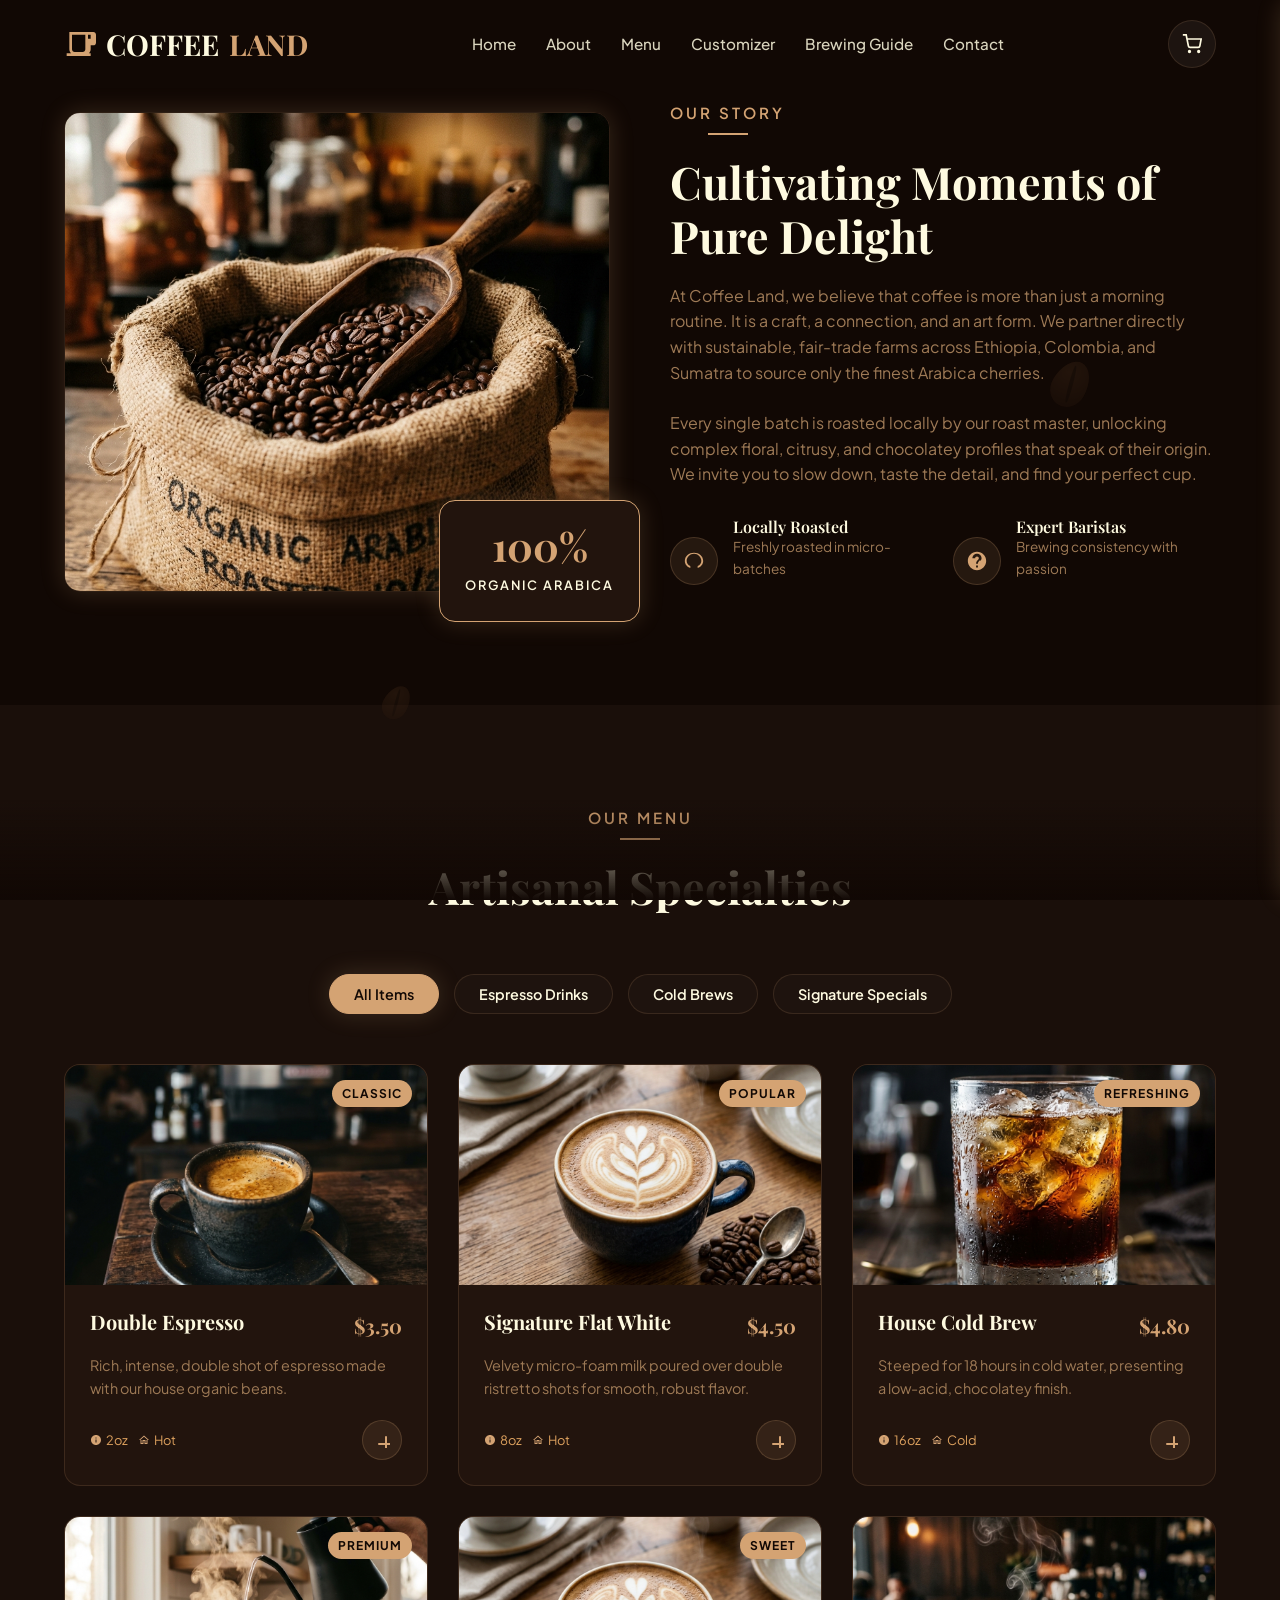
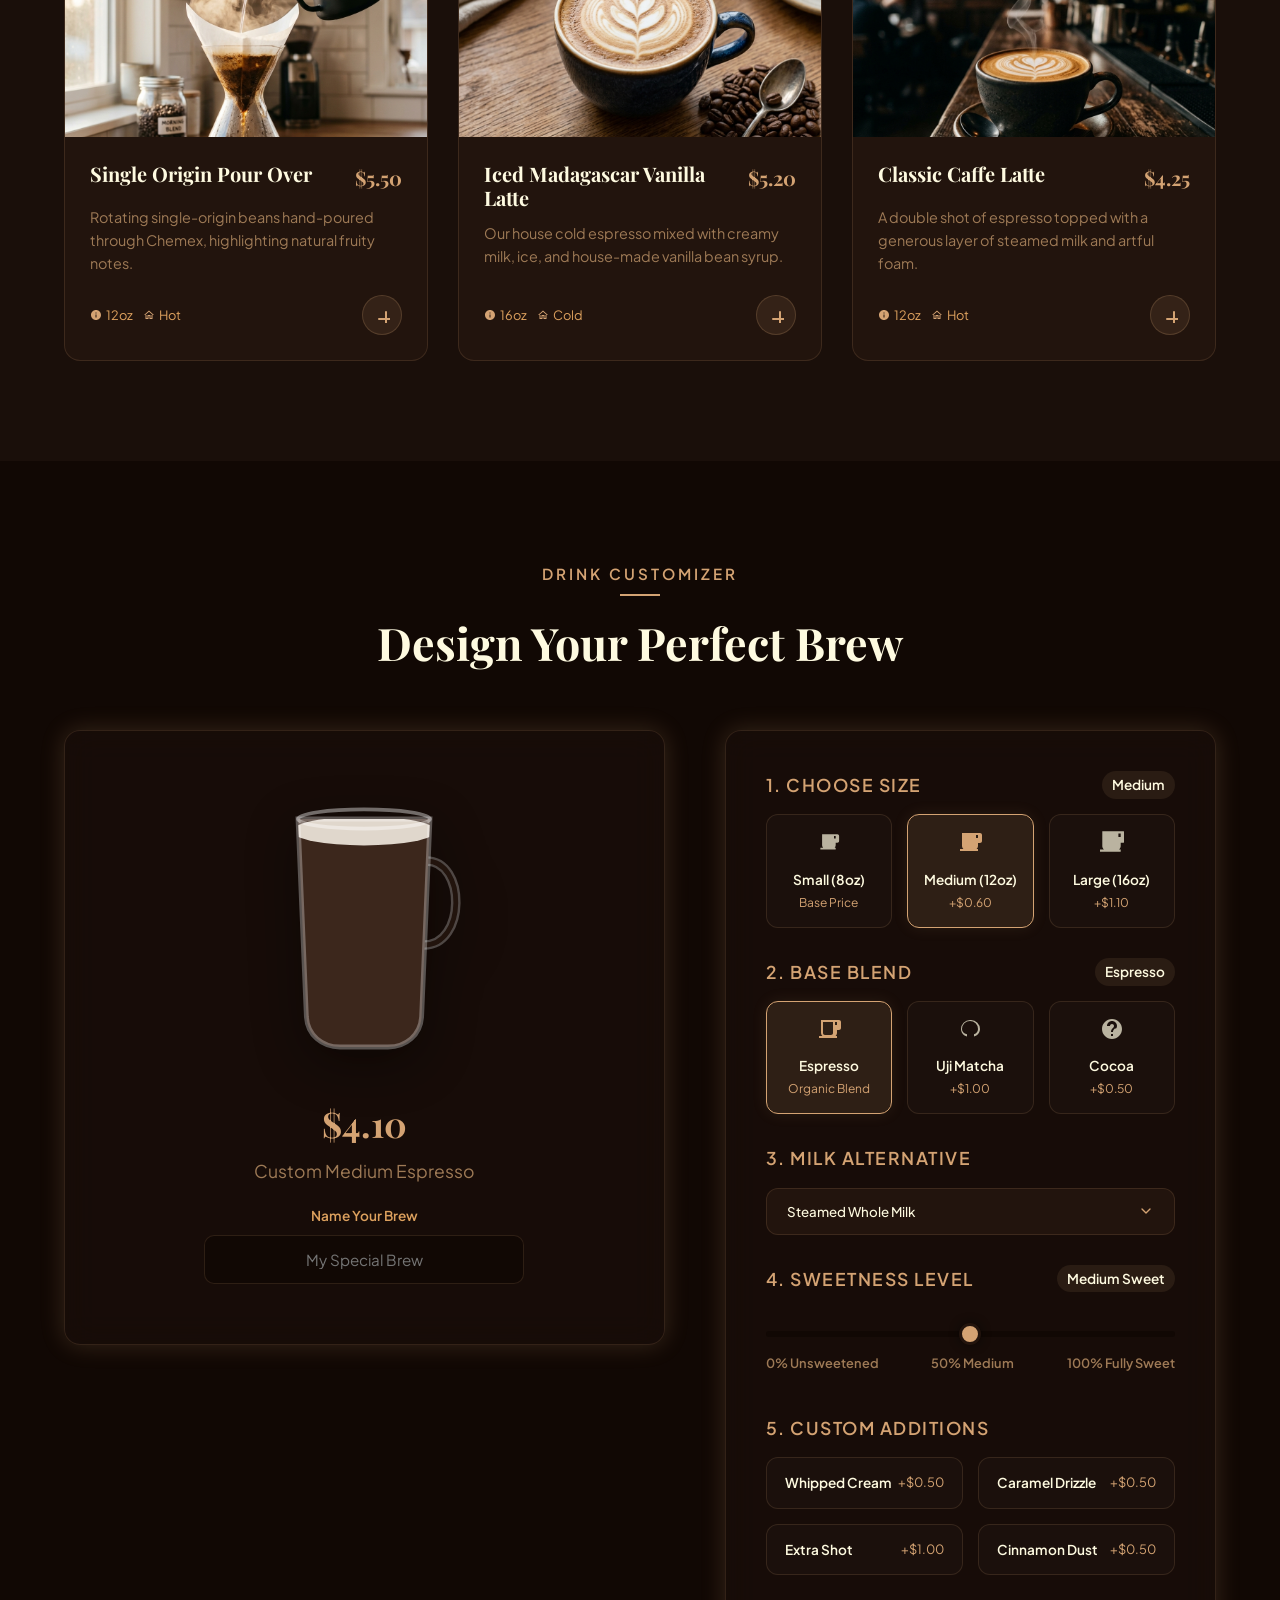
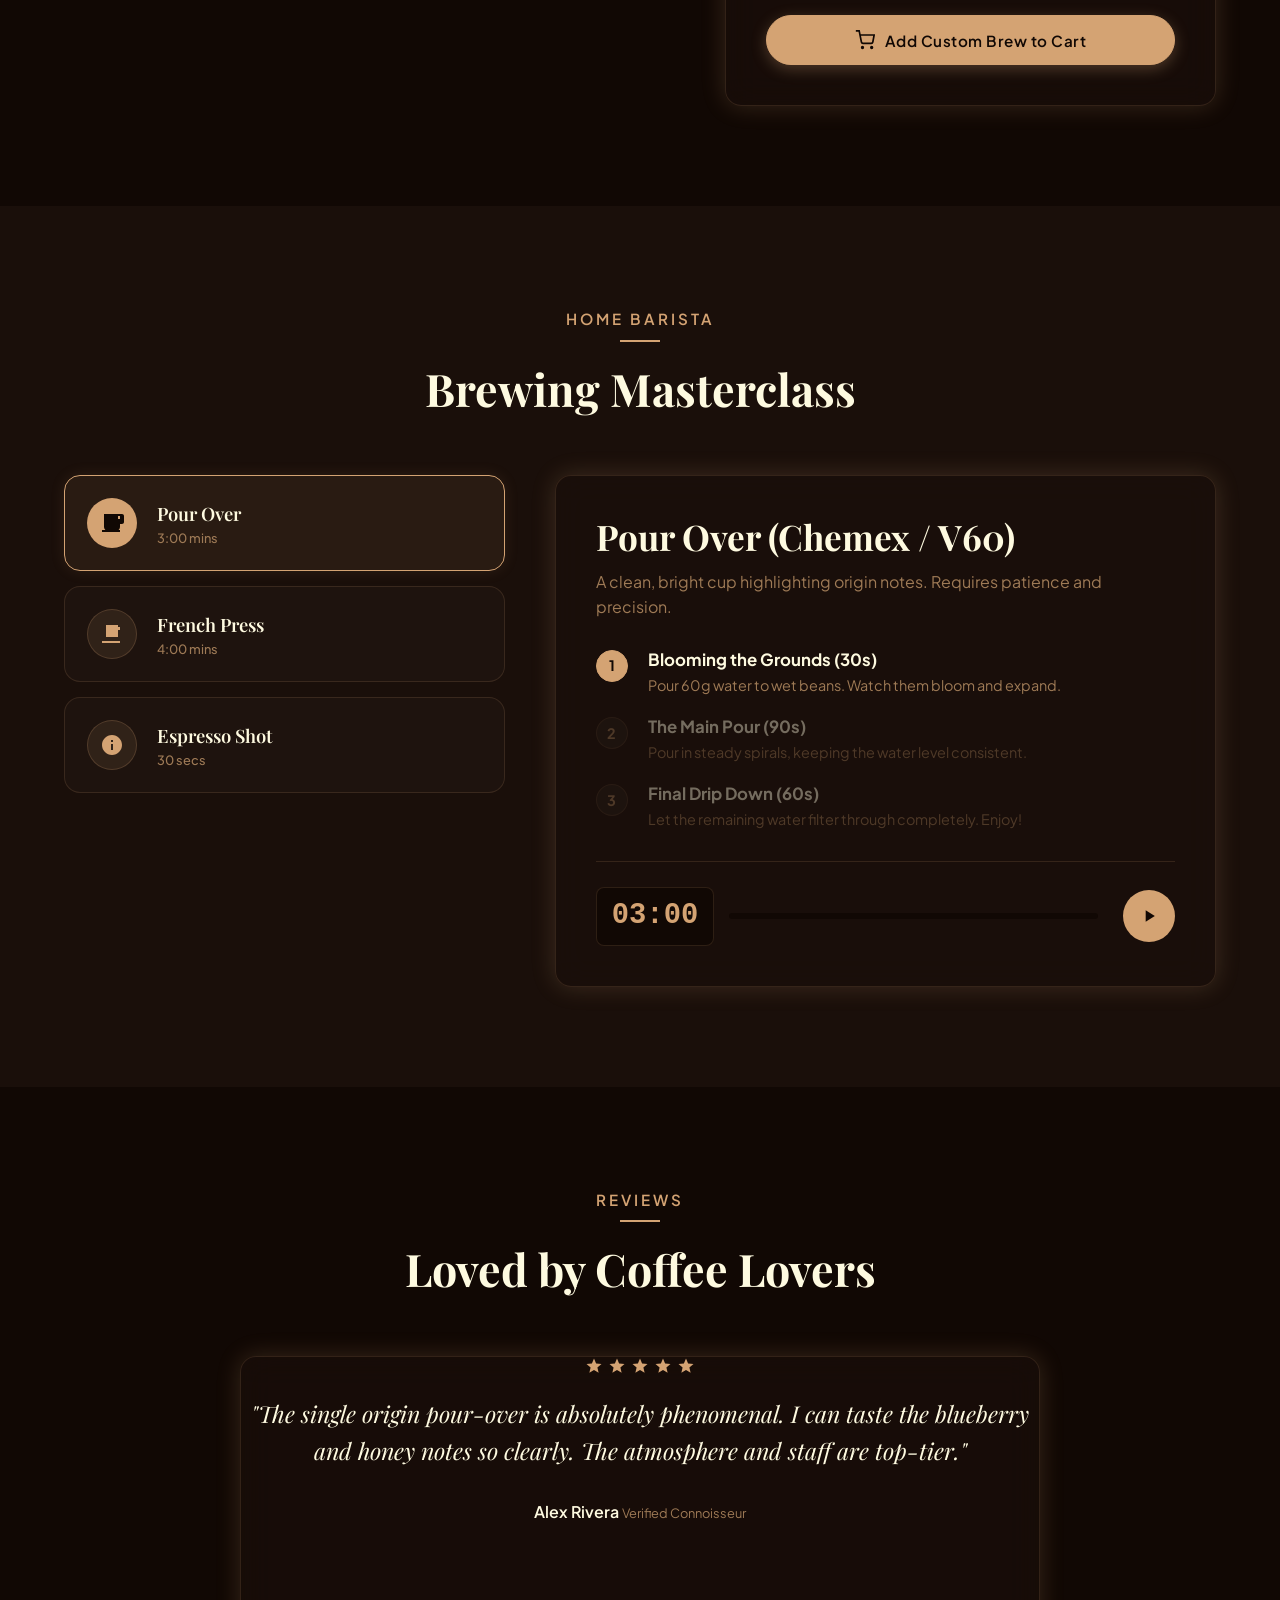
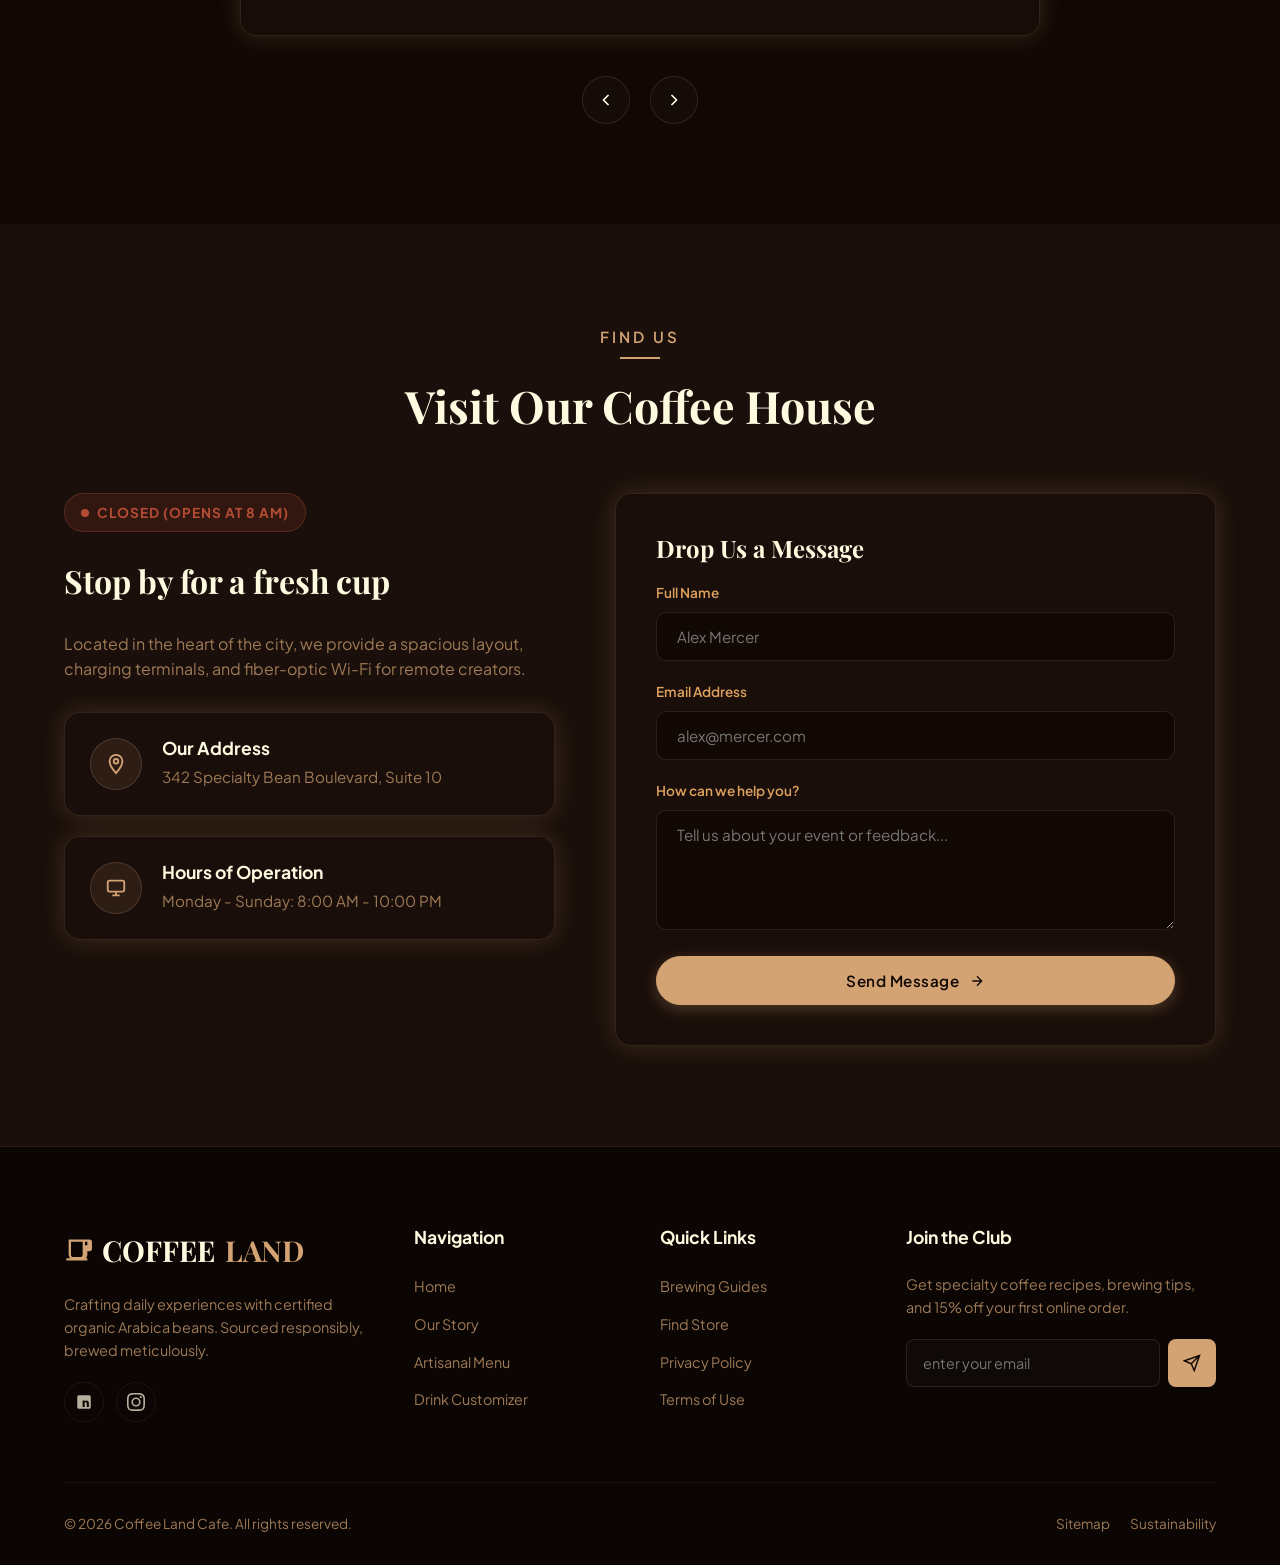
==== commit a5a5237c: "removed hero" ====
--- a/index.html
+++ b/index.html
@@ -22,11 +22,11 @@
       <nav aria-label="Main Navigation">
         <ul class="nav-links">
           <li><a href="#hero" class="active">Home</a></li>
-          <li><a href="#about">About</a></li>
+          <li><a href="about.html">About</a></li>
           <li><a href="#menu">Menu</a></li>
           <li><a href="#customizer">Customizer</a></li>
           <li><a href="#brewing">Brewing Guide</a></li>
-          <li><a href="#contact">Contact</a></li>
+          <li><a href="contact.html">Contact</a></li>
         </ul>
       </nav>
 
@@ -48,7 +48,7 @@
     </div>
   </header>
 
-  <!-- Hero Section -->
+  <!-- Hero Section
   <section id="hero" class="hero">
     <div class="container hero-content">
       <span class="hero-tagline">Welcome to Coffee Land</span>
@@ -58,7 +58,7 @@
         <a href="#menu" class="btn btn-primary">Explore Menu</a>
         <a href="#customizer" class="btn btn-outline">Customize Your Cup</a>
       </div>
-    </div>
+    </div> -->
     
     <!-- Floating Visual Elements -->
     <div class="floating-beans">
